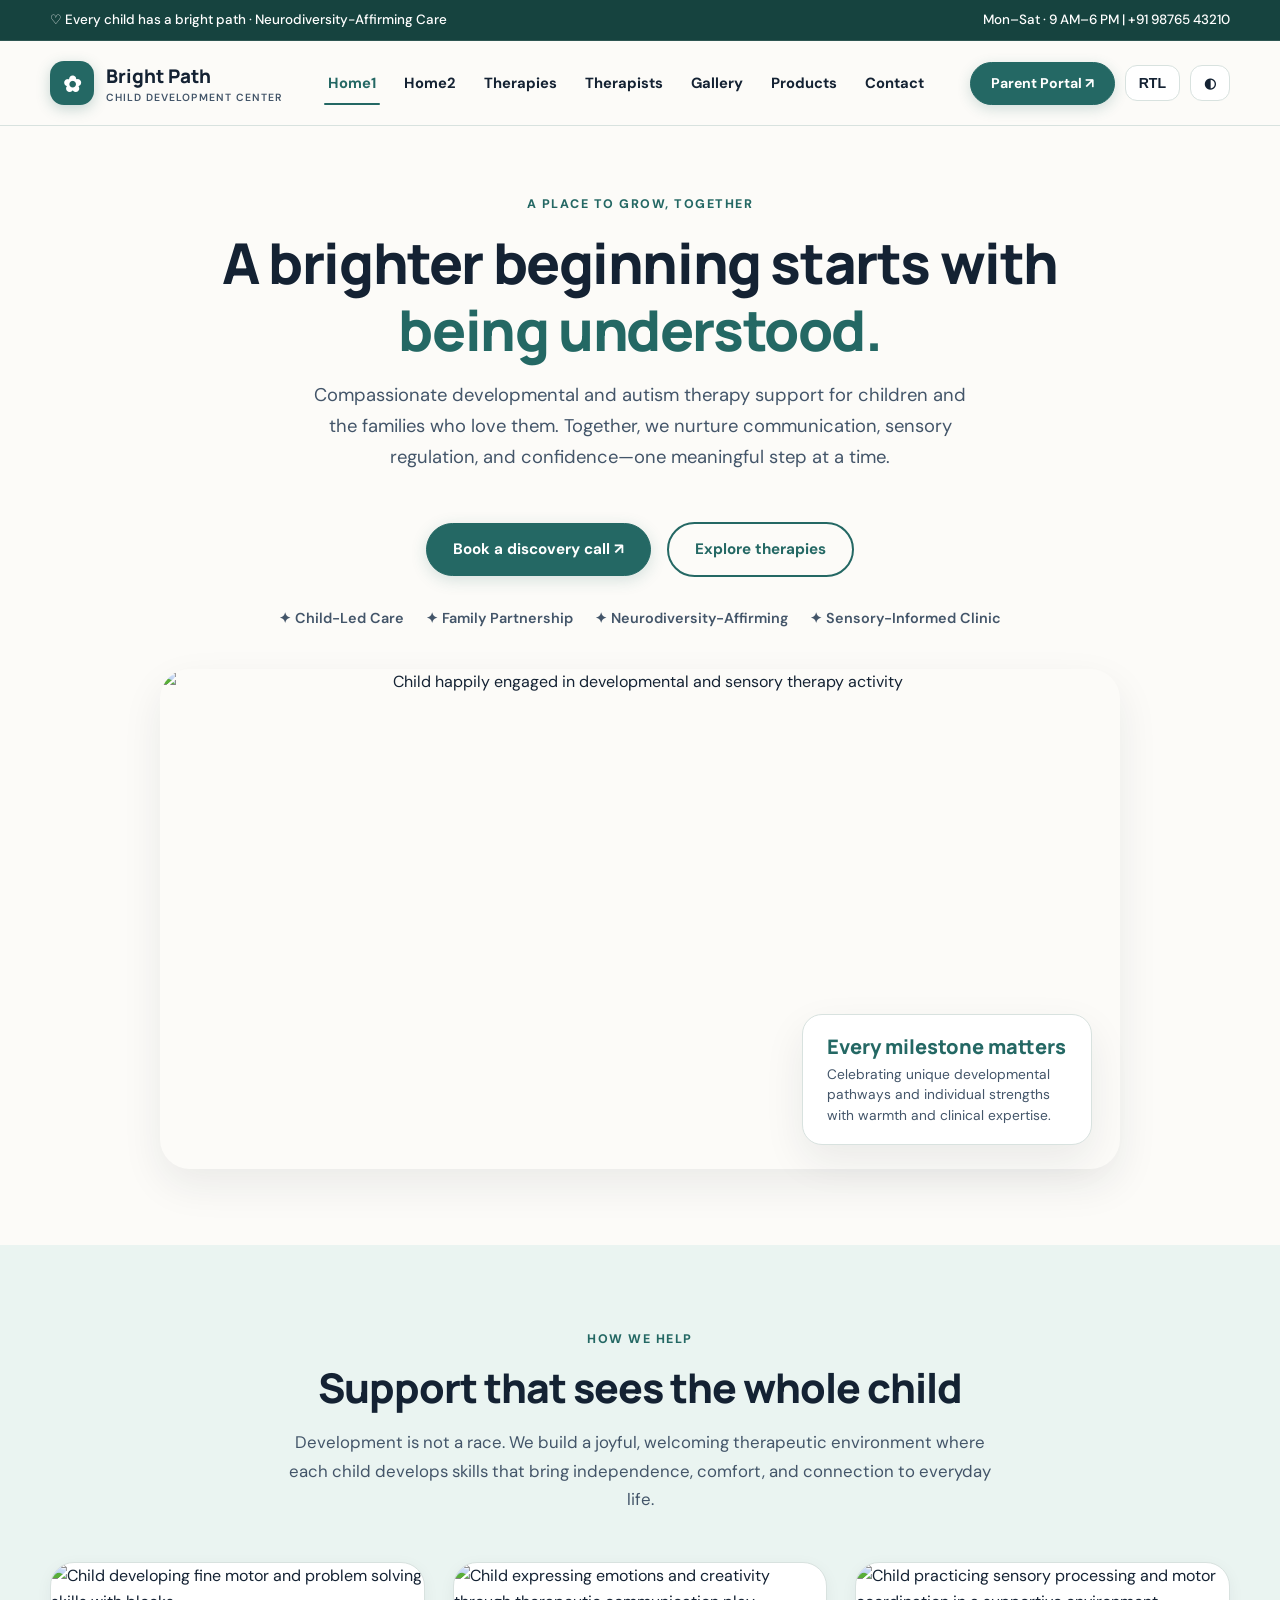
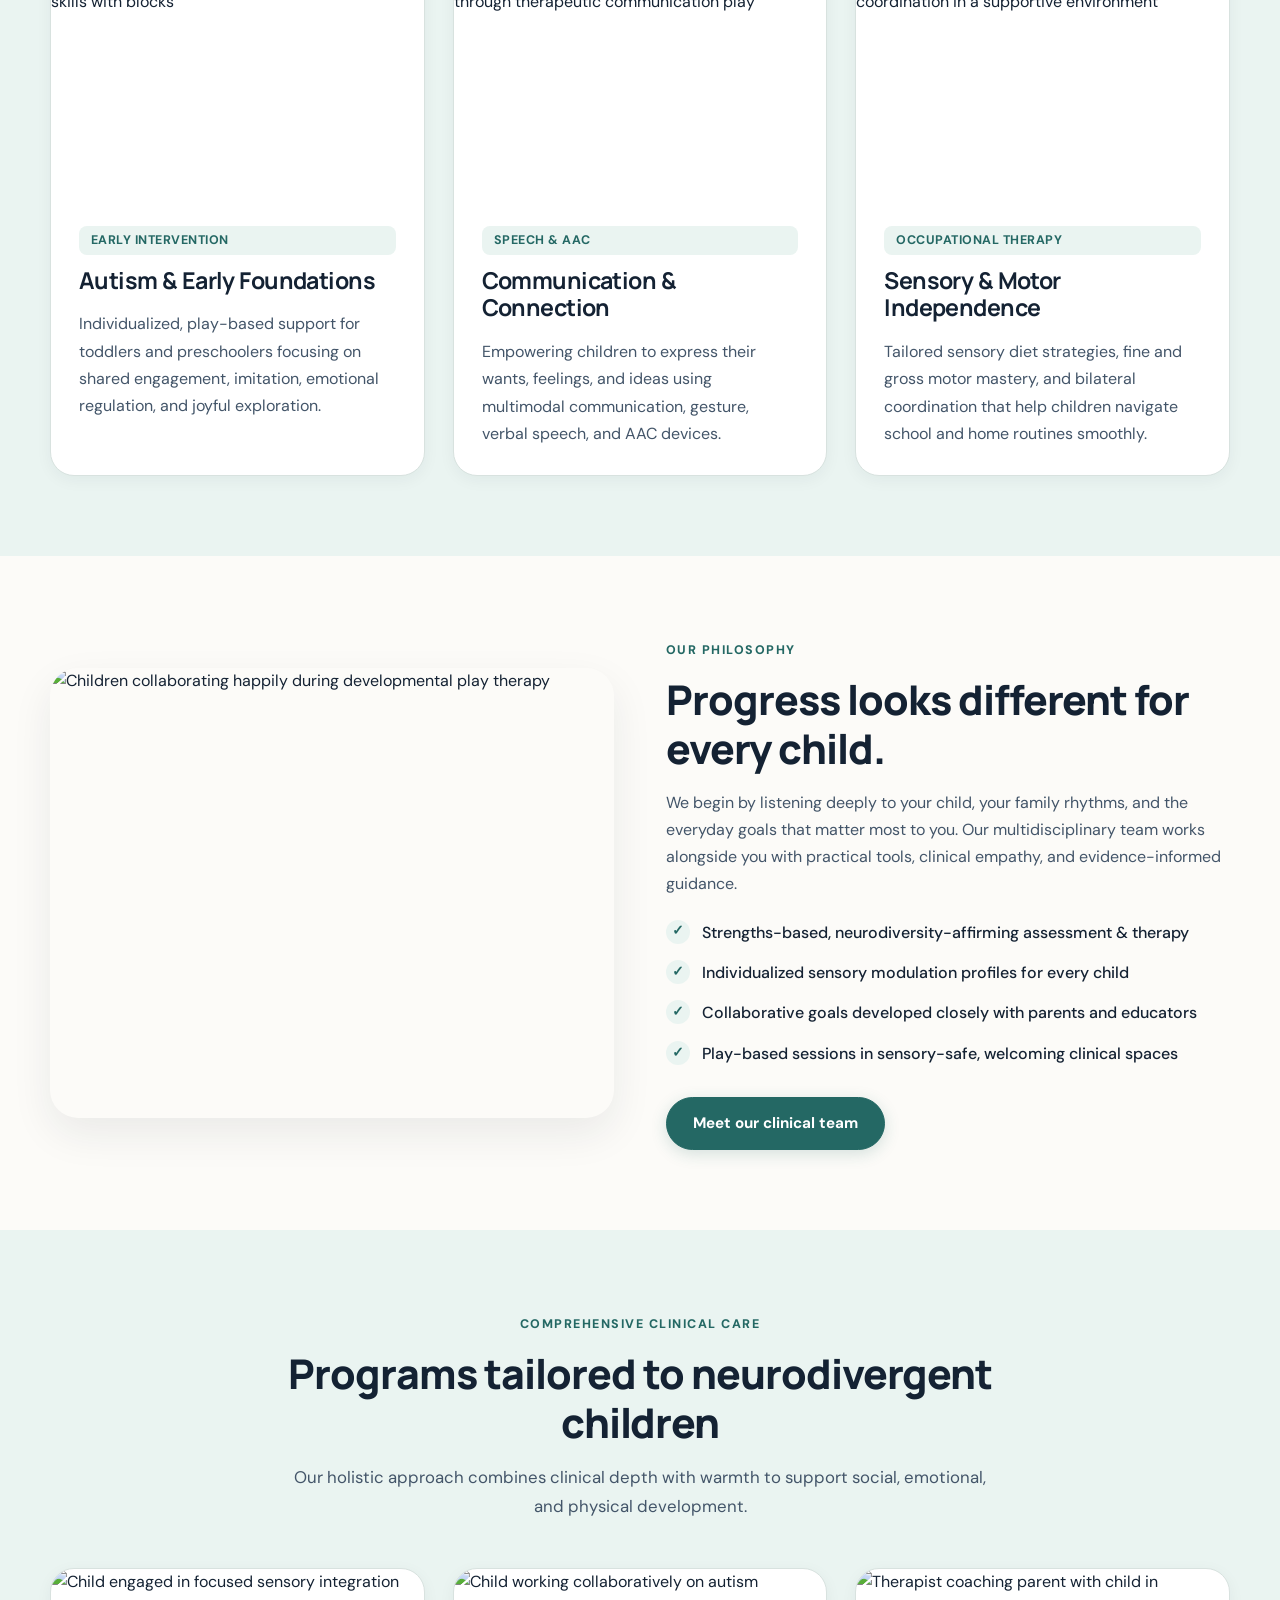
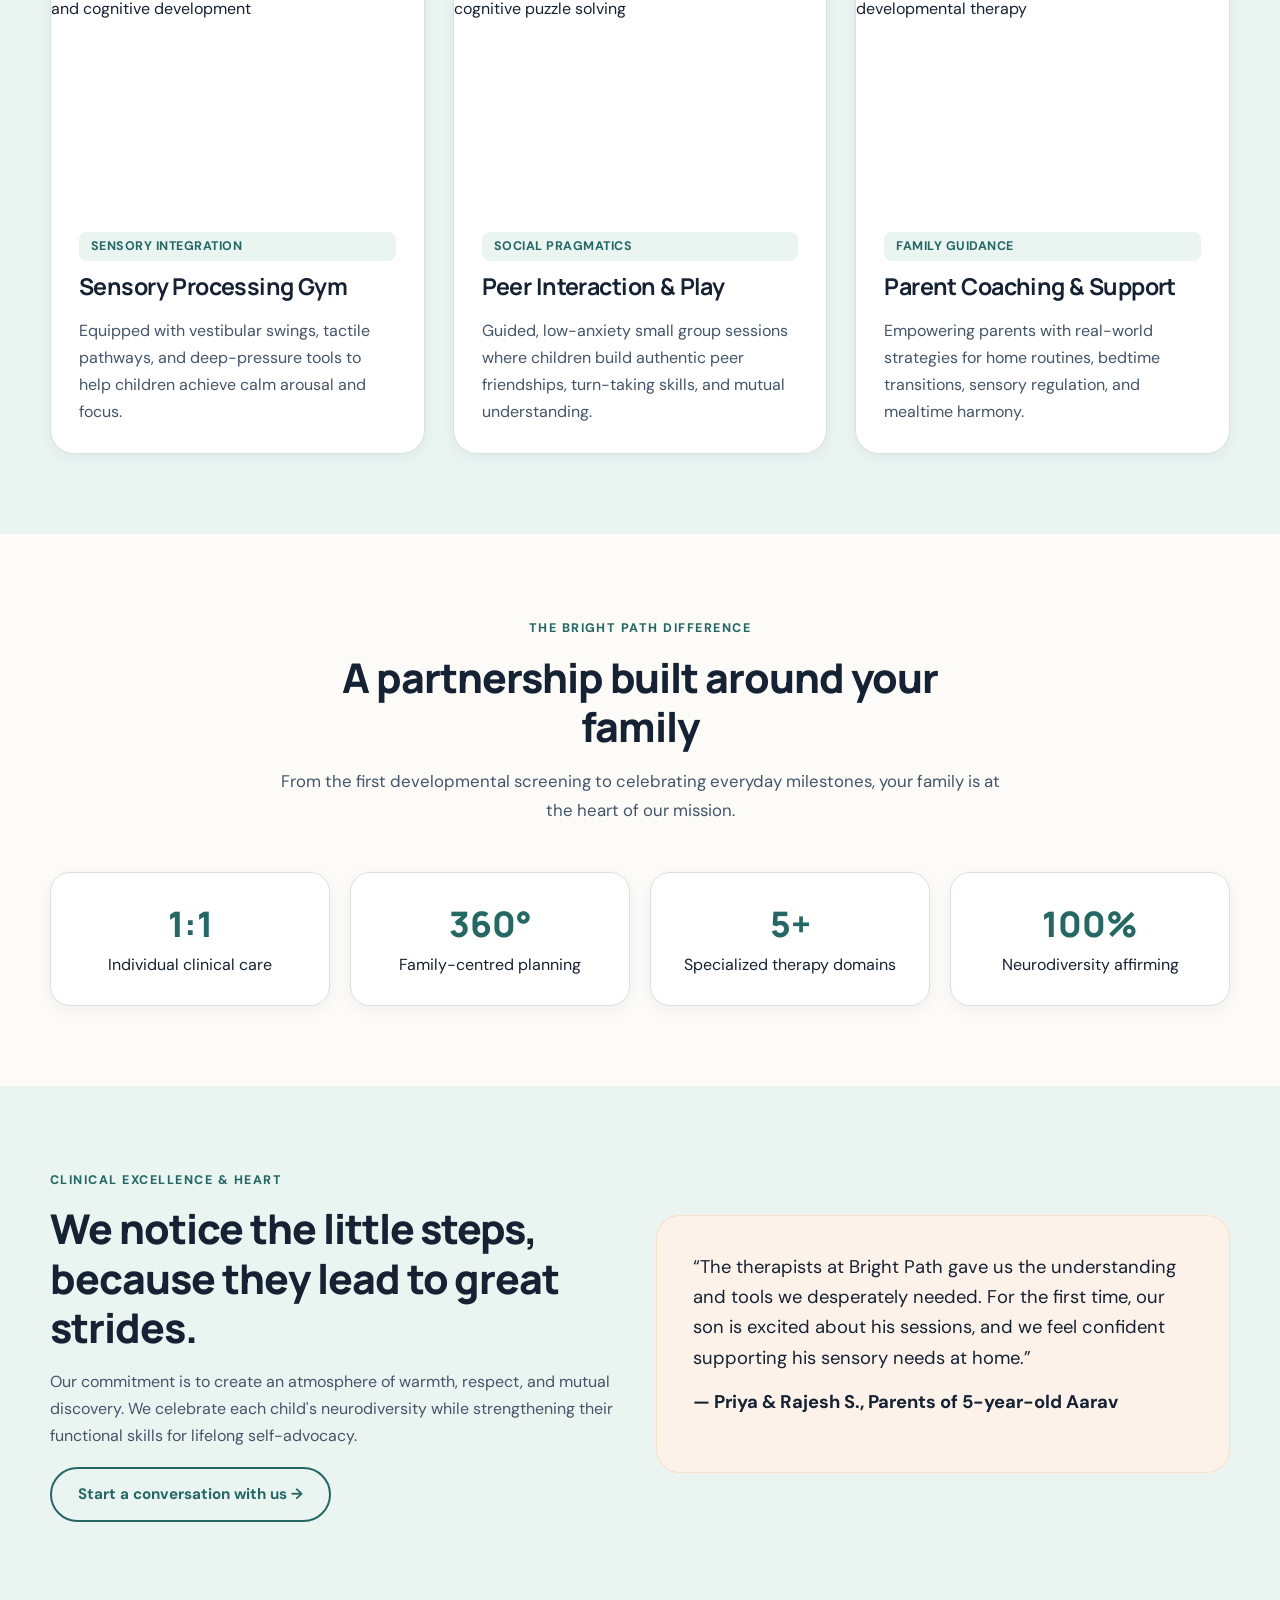
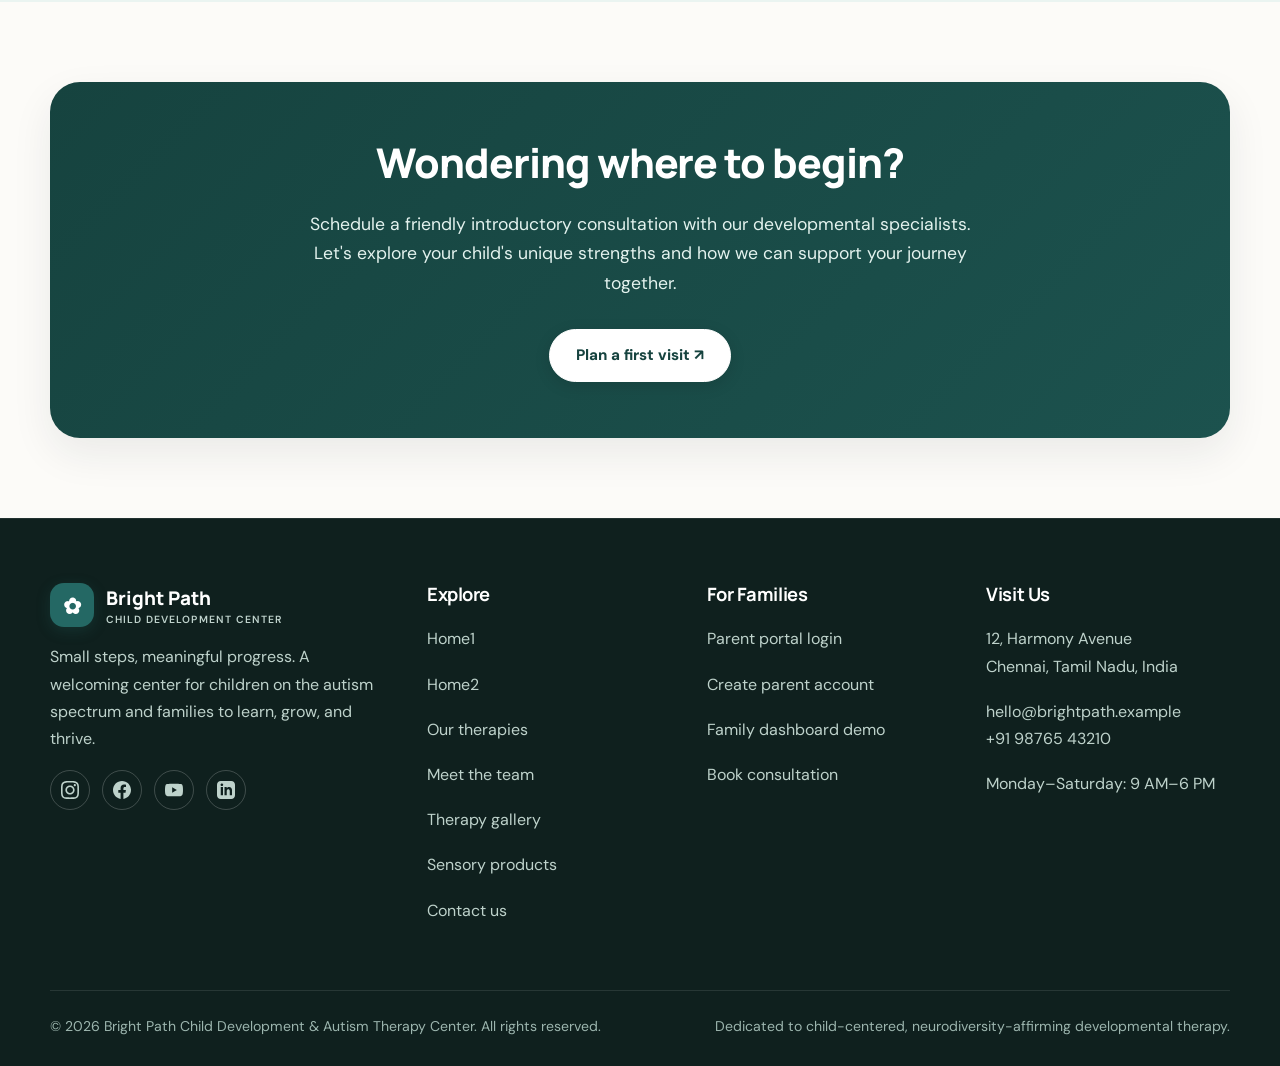
==== index.html @ c54baa8a "Add index.html and .nojekyll for GitHub Pages root landing" ====
<!doctype html>
<html lang="en">
<head>
  <title>Bright Path - Child Development & Autism Therapy Center</title>
  <meta charset="UTF-8">
  <meta name="viewport" content="width=device-width, initial-scale=1">
  <meta name="description" content="Compassionate child development and autism therapy support. Neurodiversity-affirming care for children and families.">
  <link rel="icon" href="favicon.svg">
  <link rel="stylesheet" href="assets/style.css">
</head>
<body>

  <!-- Top bar -->
  <div class="topbar">
    <div class="container">
      <span>♡ Every child has a bright path · Neurodiversity-Affirming Care</span>
      <span>Mon–Sat · 9 AM–6 PM | +91 98765 43210</span>
    </div>
  </div>

  <!-- Header with Centered Nav Menu & Parent Login Button at Last -->
  <header class="site-header">
    <div class="container nav-wrap">
      <a class="brand" href="index.html">
        <span class="brand-mark">✿</span>
        <span>Bright Path<small>Child Development Center</small></span>
      </a>

      <!-- 1. Navbar menu options aligned to center -->
      <nav class="nav-links">
        <a href="index.html" class="active">Home1</a>
        <a href="home2.html">Home2</a>
        <a href="therapies.html">Therapies</a>
        <a href="therapists.html">Therapists</a>
        <a href="gallery.html">Gallery</a>
        <a href="products.html">Products</a>
        <a href="contact.html">Contact</a>
      </nav>

      <!-- 3. Parent Login as button at last + Actions -->
      <div class="nav-actions">
        <a href="login.html" class="btn-login">Parent Portal ↗</a>
        <button class="icon-btn" data-rtl-toggle aria-label="Toggle RTL">RTL</button>
        <button class="icon-btn" data-theme-toggle aria-label="Toggle theme">◐</button>
        <button class="menu-btn" aria-label="Toggle menu">☰</button>
      </div>
    </div>
  </header>

  <!-- 10. Hero Section Contents Aligned to Center with Unique Child Development & Autism Photo -->
  <section class="hero">
    <div class="container">
      <div class="hero-center-wrap">
        <span class="eyebrow">A place to grow, together</span>
        <h1>A brighter beginning starts with <span style="color:var(--brand)">being understood.</span></h1>
        <p class="hero-copy">Compassionate developmental and autism therapy support for children and the families who love them. Together, we nurture communication, sensory regulation, and confidence—one meaningful step at a time.</p>
        
        <!-- 5. CTA buttons aligned properly to center -->
        <div class="hero-buttons">
          <a class="btn" href="contact.html">Book a discovery call ↗</a>
          <a class="btn secondary" href="therapies.html">Explore therapies</a>
        </div>

        <div class="trust">
          <span>✦ Child-Led Care</span>
          <span>✦ Family Partnership</span>
          <span>✦ Neurodiversity-Affirming</span>
          <span>✦ Sensory-Informed Clinic</span>
        </div>
      </div>

      <!-- Centered Hero Visual (Child Development & Autism Photo) -->
      <div class="hero-visual-center">
        <img src="https://images.unsplash.com/photo-1503454537195-1dcabb73ffb9?auto=format&fit=crop&w=1200&q=85" alt="Child happily engaged in developmental and sensory therapy activity" onerror="this.onerror=null;this.src='https://images.unsplash.com/photo-1503454537195-1dcabb73ffb9?auto=format&fit=crop&w=800&q=80';">
        <div class="hero-float-badge">
          <b>Every milestone matters</b>
          <p>Celebrating unique developmental pathways and individual strengths with warmth and clinical expertise.</p>
        </div>
      </div>
    </div>
  </section>

  <!-- 11. Avoid empty spaces: Section 2 - Core Child Development & Autism Therapies -->
  <section class="section soft">
    <div class="container">
      <div class="head">
        <span class="eyebrow">How We Help</span>
        <h2>Support that sees the whole child</h2>
        <p>Development is not a race. We build a joyful, welcoming therapeutic environment where each child develops skills that bring independence, comfort, and connection to everyday life.</p>
      </div>

      <div class="grid3">
        <article class="card">
          <img src="https://images.unsplash.com/photo-1596495578065-6e0763fa1178?auto=format&fit=crop&w=800&q=85" alt="Child developing fine motor and problem solving skills with blocks" onerror="this.onerror=null;this.src='https://images.unsplash.com/photo-1503454537195-1dcabb73ffb9?auto=format&fit=crop&w=800&q=80';">
          <div class="pad">
            <span class="card-tag">Early Intervention</span>
            <h3>Autism & Early Foundations</h3>
            <p>Individualized, play-based support for toddlers and preschoolers focusing on shared engagement, imitation, emotional regulation, and joyful exploration.</p>
          </div>
        </article>

        <article class="card">
          <img src="https://images.unsplash.com/photo-1517673132405-a56a62b18caf?auto=format&fit=crop&w=800&q=85" alt="Child expressing emotions and creativity through therapeutic communication play" onerror="this.onerror=null;this.src='https://images.unsplash.com/photo-1503454537195-1dcabb73ffb9?auto=format&fit=crop&w=800&q=80';">
          <div class="pad">
            <span class="card-tag">Speech & AAC</span>
            <h3>Communication & Connection</h3>
            <p>Empowering children to express their wants, feelings, and ideas using multimodal communication, gesture, verbal speech, and AAC devices.</p>
          </div>
        </article>

        <article class="card">
          <img src="https://images.unsplash.com/photo-1566004100631-35d015d6a491?auto=format&fit=crop&w=800&q=85" alt="Child practicing sensory processing and motor coordination in a supportive environment" onerror="this.onerror=null;this.src='https://images.unsplash.com/photo-1503454537195-1dcabb73ffb9?auto=format&fit=crop&w=800&q=80';">
          <div class="pad">
            <span class="card-tag">Occupational Therapy</span>
            <h3>Sensory & Motor Independence</h3>
            <p>Tailored sensory diet strategies, fine and gross motor mastery, and bilateral coordination that help children navigate school and home routines smoothly.</p>
          </div>
        </article>
      </div>
    </div>
  </section>

  <!-- Section 3: Philosophy Split with Authentic Child Therapy Image -->
  <section class="section">
    <div class="container split">
      <img src="https://images.unsplash.com/photo-1472162072942-cd5147eb3902?auto=format&fit=crop&w=900&q=85" alt="Children collaborating happily during developmental play therapy" onerror="this.onerror=null;this.src='https://images.unsplash.com/photo-1503454537195-1dcabb73ffb9?auto=format&fit=crop&w=800&q=80';">
      <div>
        <span class="eyebrow">Our Philosophy</span>
        <h2>Progress looks different for every child.</h2>
        <p>We begin by listening deeply to your child, your family rhythms, and the everyday goals that matter most to you. Our multidisciplinary team works alongside you with practical tools, clinical empathy, and evidence-informed guidance.</p>
        <ul class="checks">
          <li>Strengths-based, neurodiversity-affirming assessment & therapy</li>
          <li>Individualized sensory modulation profiles for every child</li>
          <li>Collaborative goals developed closely with parents and educators</li>
          <li>Play-based sessions in sensory-safe, welcoming clinical spaces</li>
        </ul>
        <a class="btn" href="therapists.html">Meet our clinical team</a>
      </div>
    </div>
  </section>

  <!-- 11. Section 4: Specialized Autism Care Programs (No empty space) -->
  <section class="section soft">
    <div class="container">
      <div class="head">
        <span class="eyebrow">Comprehensive Clinical Care</span>
        <h2>Programs tailored to neurodivergent children</h2>
        <p>Our holistic approach combines clinical depth with warmth to support social, emotional, and physical development.</p>
      </div>

      <div class="grid3">
        <article class="card">
          <img src="https://images.unsplash.com/photo-1596464716127-f2a82984de30?auto=format&fit=crop&w=800&q=85" alt="Child engaged in focused sensory integration and cognitive development" onerror="this.onerror=null;this.src='https://images.unsplash.com/photo-1503454537195-1dcabb73ffb9?auto=format&fit=crop&w=800&q=80';">
          <div class="pad">
            <span class="card-tag">Sensory Integration</span>
            <h3>Sensory Processing Gym</h3>
            <p>Equipped with vestibular swings, tactile pathways, and deep-pressure tools to help children achieve calm arousal and focus.</p>
          </div>
        </article>

        <article class="card">
          <img src="https://images.unsplash.com/photo-1587654780291-39c9404d746b?auto=format&fit=crop&w=800&q=85" alt="Child working collaboratively on autism cognitive puzzle solving" onerror="this.onerror=null;this.src='https://images.unsplash.com/photo-1503454537195-1dcabb73ffb9?auto=format&fit=crop&w=800&q=80';">
          <div class="pad">
            <span class="card-tag">Social Pragmatics</span>
            <h3>Peer Interaction & Play</h3>
            <p>Guided, low-anxiety small group sessions where children build authentic peer friendships, turn-taking skills, and mutual understanding.</p>
          </div>
        </article>

        <article class="card">
          <img src="https://images.unsplash.com/photo-1516627145497-ae6968895b74?auto=format&fit=crop&w=800&q=85" alt="Therapist coaching parent with child in developmental therapy" onerror="this.onerror=null;this.src='https://images.unsplash.com/photo-1503454537195-1dcabb73ffb9?auto=format&fit=crop&w=800&q=80';">
          <div class="pad">
            <span class="card-tag">Family Guidance</span>
            <h3>Parent Coaching & Support</h3>
            <p>Empowering parents with real-world strategies for home routines, bedtime transitions, sensory regulation, and mealtime harmony.</p>
          </div>
        </article>
      </div>
    </div>
  </section>

  <!-- Section 5: The Bright Path Difference Stats -->
  <section class="section">
    <div class="container">
      <div class="head">
        <span class="eyebrow">The Bright Path Difference</span>
        <h2>A partnership built around your family</h2>
        <p>From the first developmental screening to celebrating everyday milestones, your family is at the heart of our mission.</p>
      </div>
      <div class="stats">
        <div class="stat">
          <b>1:1</b>
          Individual clinical care
        </div>
        <div class="stat">
          <b>360°</b>
          Family-centred planning
        </div>
        <div class="stat">
          <b>5+</b>
          Specialized therapy domains
        </div>
        <div class="stat">
          <b>100%</b>
          Neurodiversity affirming
        </div>
      </div>
    </div>
  </section>

  <!-- Section 6: Testimonials and Notes -->
  <section class="section soft">
    <div class="container grid2">
      <div>
        <span class="eyebrow">Clinical Excellence & Heart</span>
        <h2>We notice the little steps, because they lead to great strides.</h2>
        <p>Our commitment is to create an atmosphere of warmth, respect, and mutual discovery. We celebrate each child's neurodiversity while strengthening their functional skills for lifelong self-advocacy.</p>
        <a class="btn secondary" href="contact.html">Start a conversation with us →</a>
      </div>
      <div class="quote">
        “The therapists at Bright Path gave us the understanding and tools we desperately needed. For the first time, our son is excited about his sessions, and we feel confident supporting his sensory needs at home.”
        <p style="margin-top:14px;font-weight:700;color:var(--ink)">— Priya & Rajesh S., Parents of 5-year-old Aarav</p>
      </div>
    </div>
  </section>

  <!-- 5. CTA Section: Centered & Properly Aligned -->
  <section class="section">
    <div class="container">
      <div class="cta">
        <h2>Wondering where to begin?</h2>
        <p>Schedule a friendly introductory consultation with our developmental specialists. Let's explore your child's unique strengths and how we can support your journey together.</p>
        <a class="btn light" href="contact.html">Plan a first visit ↗</a>
      </div>
    </div>
  </section>

  <!-- Footer with Updated Links -->
  <footer class="footer">
    <div class="container">
      <div class="footgrid">
        <div>
          <a class="brand" href="index.html">
            <span class="brand-mark">✿</span>
            <span style="color:#ffffff">Bright Path<small style="color:#bfd2cc">Child Development Center</small></span>
          </a>
          <p style="margin-top:16px">Small steps, meaningful progress. A welcoming center for children on the autism spectrum and families to learn, grow, and thrive.</p>
          <div class="socials">
            <a href="#" aria-label="Instagram">
              <svg viewBox="0 0 24 24" fill="currentColor" width="18" height="18"><path d="M12 2.163c3.204 0 3.584.012 4.85.07 3.252.148 4.771 1.691 4.919 4.919.058 1.265.069 1.645.069 4.849 0 3.205-.012 3.584-.069 4.849-.149 3.225-1.664 4.771-4.919 4.919-1.266.058-1.644.07-4.85.07-3.204 0-3.584-.012-4.849-.07-3.26-.149-4.771-1.699-4.919-4.92-.058-1.265-.07-1.644-.07-4.849 0-3.204.013-3.583.07-4.849.149-3.227 1.664-4.771 4.919-4.919 1.266-.057 1.645-.069 4.849-.069zm0-2.163c-3.259 0-3.667.014-4.947.072-4.358.2-6.78 2.618-6.98 6.98-.059 1.281-.073 1.689-.073 4.948 0 3.259.014 3.668.072 4.948.2 4.358 2.618 6.78 6.98 6.98 1.281.058 1.689.072 4.948.072 3.259 0 3.668-.014 4.948-.072 4.354-.2 6.782-2.618 6.979-6.98.059-1.28.073-1.689.073-4.948 0-3.259-.014-3.667-.072-4.947-.196-4.354-2.617-6.78-6.979-6.98-1.281-.059-1.69-.073-4.949-.073zm0 5.838c-3.403 0-6.162 2.759-6.162 6.162s2.759 6.163 6.162 6.163 6.162-2.759 6.162-6.163c0-3.403-2.759-6.162-6.162-6.162zm0 10.162c-2.209 0-4-1.79-4-4 0-2.209 1.791-4 4-4s4 1.791 4 4c0 2.21-1.791 4-4 4zm6.406-11.845c-.796 0-1.441.645-1.441 1.44s.645 1.44 1.441 1.44c.795 0 1.439-.645 1.439-1.44s-.644-1.44-1.439-1.44z"/></svg>
            </a>
            <a href="#" aria-label="Facebook">
              <svg viewBox="0 0 24 24" fill="currentColor" width="18" height="18"><path d="M24 12.073c0-6.627-5.373-12-12-12s-12 5.373-12 12c0 5.99 4.388 10.954 10.125 11.854v-8.385H7.078v-3.47h3.047V9.43c0-3.007 1.792-4.669 4.533-4.669 1.312 0 2.686.235 2.686.235v2.953H15.83c-1.491 0-1.956.925-1.956 1.874v2.25h3.328l-.532 3.47h-2.796v8.385C19.612 23.027 24 18.062 24 12.073z"/></svg>
            </a>
            <a href="#" aria-label="YouTube">
              <svg viewBox="0 0 24 24" fill="currentColor" width="18" height="18"><path d="M23.498 6.186a3.016 3.016 0 0 0-2.122-2.136C19.505 3.545 12 3.545 12 3.545s-7.505 0-9.377.505A3.017 3.017 0 0 0 .502 6.186C0 8.07 0 12 0 12s0 3.93.502 5.814a3.016 3.016 0 0 0 2.122 2.136c1.871.505 9.376.505 9.376.505s7.505 0 9.377-.505a3.015 3.015 0 0 0 2.122-2.136C24 15.93 24 12 24 12s0-3.93-.502-5.814zM9.545 15.568V8.432L15.818 12l-6.273 3.568z"/></svg>
            </a>
            <a href="#" aria-label="LinkedIn">
              <svg viewBox="0 0 24 24" fill="currentColor" width="18" height="18"><path d="M19 0h-14c-2.761 0-5 2.239-5 5v14c0 2.761 2.239 5 5 5h14c2.762 0 5-2.239 5-5v-14c0-2.761-2.238-5-5-5zm-11 19h-3v-11h3v11zm-1.5-12.268c-.966 0-1.75-.79-1.75-1.764s.784-1.764 1.75-1.764 1.75.79 1.75 1.764-.783 1.764-1.75 1.764zm13.5 12.268h-3v-5.604c0-3.368-4-3.113-4 0v5.604h-3v-11h3v1.765c1.396-2.586 7-2.777 7 2.476v6.759z"/></svg>
            </a>
          </div>
        </div>

        <div>
          <h3>Explore</h3>
          <p><a href="index.html">Home1</a></p>
          <p><a href="home2.html">Home2</a></p>
          <p><a href="therapies.html">Our therapies</a></p>
          <p><a href="therapists.html">Meet the team</a></p>
          <p><a href="gallery.html">Therapy gallery</a></p>
          <p><a href="products.html">Sensory products</a></p>
          <p><a href="contact.html">Contact us</a></p>
        </div>

        <div>
          <h3>For Families</h3>
          <p><a href="login.html">Parent portal login</a></p>
          <p><a href="register.html">Create parent account</a></p>
          <p><a href="dashboard.html">Family dashboard demo</a></p>
          <p><a href="contact.html">Book consultation</a></p>
        </div>

        <div>
          <h3>Visit Us</h3>
          <p>12, Harmony Avenue<br>Chennai, Tamil Nadu, India</p>
          <p>hello@brightpath.example<br>+91 98765 43210</p>
          <p>Monday–Saturday: 9 AM–6 PM</p>
        </div>
      </div>

      <div class="footbottom">
        <span>© 2026 Bright Path Child Development & Autism Therapy Center. All rights reserved.</span>
        <span>Dedicated to child-centered, neurodiversity-affirming developmental therapy.</span>
      </div>
    </div>
  </footer>

  <script src="assets/app.js"></script>
</body>
</html>
---- assets/style.css ----
@import url('https://fonts.googleapis.com/css2?family=DM+Sans:ital,wght@0,400;0,500;0,600;0,700;1,400&family=Manrope:wght@500;600;700;800&display=swap');

:root {
  --ink: #142233;
  --muted: #435569;
  --brand: #246864;
  --brand-hover: #1b524f;
  --brand-light: #eaf4f1;
  --deep: #16433f;
  --accent: #d97706;
  --mint: #eaf4f1;
  --peach: #fdf2e9;
  --bg: #fcfbf8;
  --surface: #ffffff;
  --line: #d8e2df;
  --shadow: 0 16px 40px rgba(20, 34, 51, 0.08);
  --shadow-sm: 0 4px 16px rgba(20, 34, 51, 0.05);
  --shadow-hover: 0 20px 48px rgba(20, 34, 51, 0.12);
  --btn-text: #ffffff;
  --radius-lg: 24px;
  --radius-md: 16px;
  --radius-sm: 10px;
}

[data-theme="dark"] {
  --ink: #f4f8f7;
  --muted: #b9cac6;
  --brand: #58d3bf;
  --brand-hover: #7ae0cf;
  --brand-light: #16302c;
  --deep: #163632;
  --accent: #f7b968;
  --mint: #152d29;
  --peach: #36281e;
  --bg: #0e1a18;
  --surface: #162825;
  --line: #273e3a;
  --shadow: 0 16px 40px rgba(0, 0, 0, 0.5);
  --shadow-sm: 0 4px 16px rgba(0, 0, 0, 0.35);
  --shadow-hover: 0 20px 48px rgba(0, 0, 0, 0.6);
  --btn-text: #09221e;
}

* {
  box-sizing: border-box;
}

html {
  scroll-behavior: smooth;
}

body {
  margin: 0;
  background: var(--bg);
  color: var(--ink);
  font: 16px/1.65 'DM Sans', -apple-system, BlinkMacSystemFont, 'Segoe UI', Roboto, sans-serif;
  transition: background 0.25s ease, color 0.25s ease;
  overflow-x: hidden;
  -webkit-font-smoothing: antialiased;
}

h1, h2, h3, h4, h5 {
  font-family: 'Manrope', -apple-system, BlinkMacSystemFont, sans-serif;
  line-height: 1.2;
  letter-spacing: -0.025em;
  margin: 0 0 16px;
  color: var(--ink);
}

h1 {
  font-size: clamp(2.3rem, 4.4vw, 3.8rem);
  font-weight: 800;
}

h2 {
  font-size: clamp(1.8rem, 3.2vw, 2.6rem);
  font-weight: 800;
}

h3 {
  font-size: clamp(1.2rem, 2vw, 1.45rem);
  font-weight: 700;
}

p {
  color: var(--muted);
  margin: 0 0 18px;
  line-height: 1.7;
}

a {
  color: inherit;
  text-decoration: none;
  transition: all 0.2s ease;
}

img {
  display: block;
  max-width: 100%;
  height: auto;
  image-rendering: auto;
}

.container {
  width: min(1180px, calc(100% - 48px));
  margin: 0 auto;
}

/* TOPBAR */
.topbar {
  background: var(--deep);
  color: #ffffff;
  padding: 9px 0;
  font-size: 0.84rem;
  font-weight: 500;
  border-bottom: 1px solid rgba(255, 255, 255, 0.1);
}

.topbar .container {
  display: flex;
  justify-content: space-between;
  align-items: center;
  gap: 12px;
  flex-wrap: wrap;
}

.topbar span {
  display: inline-flex;
  align-items: center;
  gap: 8px;
}

/* SITE HEADER & NAVBAR */
.site-header {
  position: sticky;
  top: 0;
  z-index: 1000;
  background: var(--bg);
  border-bottom: 1px solid var(--line);
  backdrop-filter: blur(14px);
  -webkit-backdrop-filter: blur(14px);
  transition: background 0.25s ease, border-color 0.25s ease, box-shadow 0.25s ease;
}

.nav-wrap {
  height: 84px;
  display: flex;
  align-items: center;
  justify-content: space-between;
  gap: 20px;
  position: relative;
}

/* BRAND */
.brand {
  display: inline-flex;
  align-items: center;
  gap: 12px;
  font: 800 1.18rem 'Manrope', sans-serif;
  color: var(--ink);
  white-space: nowrap;
  flex-shrink: 0;
}

.brand-mark {
  width: 44px;
  height: 44px;
  border-radius: 14px;
  background: var(--brand);
  color: #ffffff;
  display: grid;
  place-items: center;
  font-size: 1.4rem;
  box-shadow: 0 4px 14px rgba(36, 104, 100, 0.25);
  flex-shrink: 0;
}

[data-theme="dark"] .brand-mark {
  color: #0b221f;
}

.brand small {
  display: block;
  font: 600 0.65rem 'DM Sans', sans-serif;
  letter-spacing: 0.1em;
  color: var(--muted);
  text-transform: uppercase;
  margin-top: 2px;
}

/* 1. NAVBAR MENU OPTIONS ALIGNED TO CENTER */
.nav-links {
  display: flex;
  align-items: center;
  justify-content: center;
  gap: 20px;
  font-size: 0.92rem;
  font-weight: 700;
  margin: 0 auto; /* Perfectly centers menu options */
  list-style: none;
  padding: 0;
}

.nav-links a {
  color: var(--ink);
  padding: 8px 4px;
  position: relative;
  transition: color 0.2s ease;
  white-space: nowrap;
}

.nav-links a:hover,
.nav-links a.active {
  color: var(--brand);
}

.nav-links a.active::after {
  content: '';
  position: absolute;
  bottom: -2px;
  left: 0;
  right: 0;
  height: 2.5px;
  background: var(--brand);
  border-radius: 4px;
}

/* 3. PARENT LOGIN BUTTON AT LAST + ACTIONS */
.nav-actions {
  display: flex;
  align-items: center;
  gap: 10px;
  flex-shrink: 0;
}

.btn-login {
  display: inline-flex;
  align-items: center;
  justify-content: center;
  gap: 6px;
  padding: 9px 20px;
  font-size: 0.88rem;
  font-weight: 700;
  border-radius: 99px;
  background: var(--brand);
  color: var(--btn-text) !important;
  border: 1px solid var(--brand);
  cursor: pointer;
  white-space: nowrap;
  box-shadow: 0 4px 14px rgba(36, 104, 100, 0.2);
  transition: transform 0.2s ease, background 0.2s ease, box-shadow 0.2s ease;
}

.btn-login:hover {
  transform: translateY(-2px);
  background: var(--brand-hover);
  box-shadow: 0 6px 18px rgba(36, 104, 100, 0.28);
}

.icon-btn, .menu-btn {
  border: 1px solid var(--line);
  background: var(--surface);
  color: var(--ink);
  border-radius: 12px;
  padding: 9px 13px;
  font-weight: 700;
  font-size: 0.88rem;
  cursor: pointer;
  display: inline-flex;
  align-items: center;
  justify-content: center;
  gap: 6px;
  transition: background 0.2s ease, border-color 0.2s ease, transform 0.15s ease;
}

.icon-btn:hover, .menu-btn:hover {
  background: var(--mint);
  border-color: var(--brand);
  transform: translateY(-1px);
}

.menu-btn {
  display: none;
}

/* BUTTONS */
.btn {
  display: inline-flex;
  align-items: center;
  justify-content: center;
  gap: 8px;
  padding: 13px 26px;
  border-radius: 99px;
  background: var(--brand);
  color: var(--btn-text);
  font-weight: 700;
  font-size: 0.95rem;
  border: 1px solid var(--brand);
  cursor: pointer;
  transition: all 0.22s cubic-bezier(0.16, 1, 0.3, 1);
  box-shadow: 0 4px 16px rgba(36, 104, 100, 0.18);
  text-align: center;
}

.btn:hover {
  background: var(--brand-hover);
  transform: translateY(-2px);
  box-shadow: 0 8px 24px rgba(36, 104, 100, 0.28);
}

.btn.secondary {
  background: transparent;
  color: var(--brand);
  border: 2px solid var(--brand);
  box-shadow: none;
}

.btn.secondary:hover {
  background: var(--mint);
  transform: translateY(-2px);
}

.btn.light {
  background: #ffffff;
  color: #16433f;
  border-color: #ffffff;
  font-weight: 800;
  box-shadow: 0 4px 16px rgba(0, 0, 0, 0.12);
}

.btn.light:hover {
  background: #f4faf8;
  color: #113431;
  transform: translateY(-2px);
  box-shadow: 0 8px 22px rgba(0, 0, 0, 0.18);
}

.btn.btn-sm {
  padding: 8px 18px;
  font-size: 0.85rem;
}

.btn-block {
  width: 100%;
}

.eyebrow {
  display: inline-flex;
  align-items: center;
  gap: 8px;
  color: var(--brand);
  font-weight: 800;
  letter-spacing: 0.12em;
  text-transform: uppercase;
  font-size: 0.78rem;
  margin-bottom: 14px;
}

/* 10. HERO SECTIONS - ALIGNED TO CENTER */
.hero {
  padding: 68px 0 76px;
  text-align: center;
  position: relative;
}

.hero-center-wrap {
  max-width: 860px;
  margin: 0 auto;
  display: flex;
  flex-direction: column;
  align-items: center;
  text-align: center;
}

.hero-copy {
  font-size: 1.15rem;
  max-width: 680px;
  margin: 0 auto 24px;
  color: var(--muted);
  line-height: 1.7;
}

/* 5. CTA BUTTONS PROPERLY ALIGNED TO CENTER */
.hero-buttons {
  display: flex;
  align-items: center;
  justify-content: center;
  gap: 16px;
  flex-wrap: wrap;
  margin: 24px auto 30px;
}

.trust {
  display: flex;
  align-items: center;
  justify-content: center;
  gap: 22px;
  flex-wrap: wrap;
  color: var(--muted);
  font-size: 0.9rem;
  font-weight: 600;
  margin-bottom: 38px;
}

.hero-visual-center {
  width: 100%;
  max-width: 960px;
  margin: 0 auto;
  position: relative;
}

.hero-visual-center img {
  width: 100%;
  height: 500px;
  object-fit: cover;
  border-radius: 30px;
  box-shadow: var(--shadow);
}

.hero-float-badge {
  position: absolute;
  bottom: 24px;
  right: 28px;
  background: var(--surface);
  padding: 18px 24px;
  border: 1px solid var(--line);
  border-radius: 20px;
  max-width: 290px;
  text-align: left;
  box-shadow: var(--shadow);
}

.hero-float-badge b {
  display: block;
  color: var(--brand);
  font: 800 1.25rem 'Manrope', sans-serif;
  margin-bottom: 4px;
}

.hero-float-badge p {
  margin: 0;
  font-size: 0.86rem;
  line-height: 1.5;
}

/* PAGE HERO (FOR SUBPAGES) - CENTERED */
.page-hero {
  padding: 68px 0 56px;
  text-align: center;
  background: var(--mint);
  position: relative;
}

.page-hero .container {
  display: flex;
  flex-direction: column;
  align-items: center;
  text-align: center;
}

.page-hero h1 {
  margin: 10px 0 16px;
  max-width: 840px;
}

.page-hero p {
  max-width: 700px;
  margin: 0 auto;
  font-size: 1.1rem;
}

.page-hero-image {
  width: 100%;
  max-width: 960px;
  margin: 36px auto 0;
  border-radius: 26px;
  overflow: hidden;
  box-shadow: var(--shadow);
}

.page-hero-image img {
  width: 100%;
  height: 420px;
  object-fit: cover;
}

/* SECTIONS & GRIDS */
.section {
  padding: 80px 0;
  position: relative;
}

.soft {
  background: var(--mint);
}

.head {
  text-align: center;
  max-width: 720px;
  margin: 0 auto 48px;
}

.head p {
  font-size: 1.05rem;
  margin-top: 10px;
}

.grid3 {
  display: grid;
  grid-template-columns: repeat(3, 1fr);
  gap: 28px;
}

.grid2 {
  display: grid;
  grid-template-columns: repeat(2, 1fr);
  gap: 32px;
  align-items: center;
}

.grid4 {
  display: grid;
  grid-template-columns: repeat(4, 1fr);
  gap: 22px;
}

/* CARDS */
.card, .form-card {
  background: var(--surface);
  border: 1px solid var(--line);
  border-radius: var(--radius-lg);
  overflow: hidden;
  box-shadow: var(--shadow-sm);
  transition: transform 0.25s ease, box-shadow 0.25s ease;
  display: flex;
  flex-direction: column;
}

.card:hover {
  transform: translateY(-5px);
  box-shadow: var(--shadow-hover);
}

.card img {
  width: 100%;
  height: 235px;
  object-fit: cover;
  transition: transform 0.35s ease;
}

.card:hover img {
  transform: scale(1.03);
}

.pad {
  padding: 28px;
  flex-grow: 1;
  display: flex;
  flex-direction: column;
}

.pad p:last-child {
  margin-bottom: 0;
}

.ico {
  width: 54px;
  height: 54px;
  border-radius: 16px;
  background: var(--peach);
  display: grid;
  place-items: center;
  font-size: 1.5rem;
  margin-bottom: 18px;
  flex-shrink: 0;
}

.card-tag {
  display: inline-block;
  padding: 4px 12px;
  border-radius: 8px;
  background: var(--mint);
  color: var(--brand);
  font-size: 0.78rem;
  font-weight: 700;
  margin-bottom: 12px;
  letter-spacing: 0.04em;
  text-transform: uppercase;
}

.badge-tag {
  display: inline-flex;
  align-items: center;
  padding: 3px 10px;
  border-radius: 99px;
  font-size: 0.76rem;
  font-weight: 700;
  background: var(--peach);
  color: var(--accent);
}

/* SPLIT CONTENT SECTION */
.split {
  display: grid;
  grid-template-columns: 1fr 1fr;
  gap: 52px;
  align-items: center;
}

.split img {
  width: 100%;
  height: 450px;
  object-fit: cover;
  border-radius: 28px;
  box-shadow: var(--shadow);
}

.checks {
  padding: 0;
  list-style: none;
  margin: 22px 0 30px;
}

.checks li {
  margin: 14px 0;
  color: var(--ink);
  font-weight: 500;
  display: flex;
  align-items: flex-start;
  gap: 12px;
}

.checks li::before {
  content: '✓';
  color: var(--brand);
  font-weight: 900;
  background: var(--mint);
  width: 24px;
  height: 24px;
  border-radius: 50%;
  display: grid;
  place-items: center;
  flex-shrink: 0;
  font-size: 0.85rem;
}

/* STATS */
.stats {
  display: grid;
  grid-template-columns: repeat(4, 1fr);
  gap: 20px;
}

.stat {
  text-align: center;
  background: var(--surface);
  border: 1px solid var(--line);
  border-radius: 20px;
  padding: 26px 20px;
  box-shadow: var(--shadow-sm);
  transition: transform 0.2s ease;
}

.stat:hover {
  transform: translateY(-3px);
}

.stat b {
  display: block;
  color: var(--brand);
  font: 800 2.2rem 'Manrope', sans-serif;
  margin-bottom: 4px;
}

.quote {
  background: var(--peach);
  border-radius: 24px;
  padding: 36px;
  font-size: 1.15rem;
  line-height: 1.65;
  border: 1px solid rgba(242, 182, 109, 0.3);
}

/* 5. CTA BANNERS ALIGNED PROPERLY */
.cta {
  background: linear-gradient(135deg, var(--deep) 0%, #1c524e 100%);
  color: #ffffff;
  padding: 56px 40px;
  border-radius: 30px;
  display: flex;
  flex-direction: column;
  align-items: center;
  justify-content: center;
  text-align: center;
  gap: 22px;
  box-shadow: var(--shadow);
}

.cta h2 {
  color: #ffffff;
  margin: 0;
  font-size: clamp(1.8rem, 3.2vw, 2.7rem);
}

.cta p {
  color: #e3f2ee;
  font-size: 1.1rem;
  max-width: 660px;
  margin: 0 auto;
}

.cta .btn {
  margin-top: 8px;
  align-self: center;
}

/* GALLERY GRID */
.gallery {
  display: grid;
  grid-template-columns: repeat(3, 1fr);
  gap: 26px;
}

.gallery-card {
  position: relative;
  overflow: hidden;
  border-radius: 22px;
  box-shadow: var(--shadow-sm);
  background: var(--surface);
  border: 1px solid var(--line);
  transition: transform 0.25s ease, box-shadow 0.25s ease;
}

.gallery-card:hover {
  transform: translateY(-4px);
  box-shadow: var(--shadow-hover);
}

.gallery-card img {
  width: 100%;
  height: 280px;
  object-fit: cover;
  transition: transform 0.35s ease;
}

.gallery-card:hover img {
  transform: scale(1.05);
}

.gallery-info {
  padding: 20px 22px;
  background: var(--surface);
}

.gallery-info h4 {
  margin: 0 0 5px;
  font-size: 1.05rem;
}

.gallery-info p {
  margin: 0;
  font-size: 0.86rem;
  color: var(--muted);
}

/* PRODUCTS PAGE STYLES */
.product-card {
  background: var(--surface);
  border: 1px solid var(--line);
  border-radius: 22px;
  overflow: hidden;
  box-shadow: var(--shadow-sm);
  display: flex;
  flex-direction: column;
  transition: transform 0.25s ease, box-shadow 0.25s ease;
}

.product-card:hover {
  transform: translateY(-5px);
  box-shadow: var(--shadow-hover);
}

.product-img-wrap {
  position: relative;
  overflow: hidden;
}

.product-card img {
  width: 100%;
  height: 250px;
  object-fit: cover;
  transition: transform 0.35s ease;
}

.product-card:hover img {
  transform: scale(1.04);
}

.product-badge {
  position: absolute;
  top: 14px;
  left: 14px;
  background: rgba(22, 40, 37, 0.9);
  color: #ffffff;
  padding: 5px 12px;
  border-radius: 99px;
  font-size: 0.74rem;
  font-weight: 700;
  letter-spacing: 0.04em;
  text-transform: uppercase;
  backdrop-filter: blur(6px);
}

.product-body {
  padding: 26px;
  display: flex;
  flex-direction: column;
  flex-grow: 1;
}

.product-body h3 {
  margin: 0 0 8px;
  font-size: 1.25rem;
}

.product-meta {
  display: flex;
  gap: 8px;
  flex-wrap: wrap;
  margin: 8px 0 14px;
}

.product-meta span {
  font-size: 0.78rem;
  padding: 4px 10px;
  background: var(--mint);
  color: var(--brand);
  border-radius: 8px;
  font-weight: 600;
}

.product-body p {
  font-size: 0.92rem;
  margin-bottom: 22px;
  flex-grow: 1;
}

.product-footer {
  display: flex;
  align-items: center;
  justify-content: space-between;
  border-top: 1px solid var(--line);
  padding-top: 18px;
  margin-top: auto;
}

.product-price {
  font: 800 1.25rem 'Manrope', sans-serif;
  color: var(--brand);
}

/* CONTACT PAGE */
.contact {
  display: grid;
  grid-template-columns: 1fr 1fr;
  gap: 36px;
}

.form-card {
  padding: 36px;
}

label {
  display: block;
  font-weight: 700;
  font-size: 0.92rem;
  margin: 14px 0 6px;
  color: var(--ink);
}

input, select, textarea {
  width: 100%;
  padding: 14px 16px;
  border: 1px solid var(--line);
  border-radius: 12px;
  background: var(--bg);
  color: var(--ink);
  font: inherit;
  transition: border-color 0.2s ease, outline 0.2s ease, box-shadow 0.2s ease;
}

textarea {
  min-height: 125px;
  resize: vertical;
}

input:focus, textarea:focus, select:focus {
  outline: 2px solid var(--brand);
  border-color: transparent;
  box-shadow: 0 0 0 4px var(--mint);
}

.map {
  width: 100%;
  height: 350px;
  border: 0;
  border-radius: 22px;
  margin-top: 22px;
  box-shadow: var(--shadow-sm);
}

.info {
  margin: 16px 0;
  color: var(--muted);
  display: flex;
  align-items: flex-start;
  gap: 12px;
  font-size: 0.96rem;
}

.socials {
  display: flex;
  align-items: center;
  gap: 12px;
  margin-top: 18px;
}

.socials a {
  border: 1px solid rgba(255, 255, 255, 0.2);
  border-radius: 50%;
  width: 40px;
  height: 40px;
  display: inline-flex;
  align-items: center;
  justify-content: center;
  color: #bed2cb;
  transition: background 0.2s ease, border-color 0.2s ease, transform 0.15s ease, color 0.2s ease;
}

.socials a svg {
  width: 18px;
  height: 18px;
}

.socials a:hover {
  background: var(--brand);
  border-color: var(--brand);
  color: #ffffff;
  transform: translateY(-2px);
}

/* FOOTER */
.footer {
  background: #0f201e;
  color: #ffffff;
  padding: 64px 0 28px;
  border-top: 1px solid rgba(255, 255, 255, 0.08);
}

.footer p, .footer a {
  color: #bed2cb;
  transition: color 0.2s ease;
}

.footer a:hover {
  color: #ffffff;
}

.footgrid {
  display: grid;
  grid-template-columns: 1.4fr 1fr 1fr 1fr;
  gap: 36px;
}

.footer h3 {
  color: #ffffff;
  font-size: 1.15rem;
  margin-bottom: 20px;
}

.footbottom {
  border-top: 1px solid rgba(255, 255, 255, 0.1);
  margin-top: 48px;
  padding-top: 24px;
  color: #9cb5ae;
  font-size: 0.88rem;
  display: flex;
  justify-content: space-between;
  align-items: center;
  flex-wrap: wrap;
  gap: 12px;
}

/* 7 & 8. AUTHENTICATION PAGES (WITHOUT BACK BUTTON, PERFECTLY FIXED SOCIAL ICONS) */
.auth-page {
  min-height: 100vh;
  display: flex;
  flex-direction: column;
  justify-content: center;
  align-items: center;
  padding: 40px 20px;
  position: relative;
  background: var(--bg);
}

/* RTL & Theme buttons outside the card at top right corner */
.auth-top-actions {
  position: fixed;
  top: 22px;
  right: 28px;
  display: flex;
  align-items: center;
  gap: 10px;
  z-index: 1000;
}

/* Authentication card centered */
.auth-wrapper {
  width: 100%;
  max-width: 480px;
  margin: 40px auto;
}

.auth-card {
  background: var(--surface);
  border: 1px solid var(--line);
  border-radius: 28px;
  padding: 44px 40px;
  box-shadow: var(--shadow);
  text-align: center;
}

/* Brand inside card aligned center */
.auth-brand-center {
  display: flex;
  justify-content: center;
  align-items: center;
  margin-bottom: 26px;
}

.brand.brand-center {
  display: flex;
  flex-direction: column;
  align-items: center;
  text-align: center;
  gap: 10px;
}

.auth-card h1 {
  font-size: 1.95rem;
  margin: 0 0 8px;
  text-align: center;
}

.auth-subtitle {
  font-size: 0.95rem;
  color: var(--muted);
  margin-bottom: 28px;
  text-align: center;
}

.auth-form {
  text-align: left;
}

.form-group {
  margin-bottom: 16px;
}

/* TERMS AND CONDITIONS CHECKBOX */
.auth-checkbox-group {
  margin: 18px 0 24px;
  display: flex;
  flex-direction: column;
  gap: 10px;
}

.checkbox-label {
  display: flex;
  align-items: flex-start;
  gap: 10px;
  font-size: 0.86rem;
  color: var(--ink);
  cursor: pointer;
  line-height: 1.45;
  margin: 0;
  font-weight: 500;
}

.checkbox-label input[type="checkbox"] {
  width: 18px;
  height: 18px;
  margin-top: 2px;
  accent-color: var(--brand);
  cursor: pointer;
  flex-shrink: 0;
}

.link {
  color: var(--brand);
  font-weight: 700;
  text-decoration: underline;
  text-underline-offset: 3px;
}

.link:hover {
  color: var(--brand-hover);
}

/* SOCIAL MEDIA ICONS - PROPERLY FIXED & CENTERED */
.auth-social-wrap {
  margin-top: 30px;
  padding-top: 24px;
  border-top: 1px solid var(--line);
}

.auth-divider-text {
  font-size: 0.82rem;
  color: var(--muted);
  font-weight: 600;
  margin-bottom: 16px;
  display: block;
  text-align: center;
}

.auth-social-icons {
  display: flex;
  justify-content: center;
  align-items: center;
  gap: 12px;
}

.social-auth-btn {
  display: inline-flex;
  align-items: center;
  justify-content: center;
  gap: 8px;
  padding: 11px 16px;
  border: 1px solid var(--line);
  background: var(--bg);
  border-radius: 14px;
  color: var(--ink);
  font-weight: 600;
  font-size: 0.88rem;
  transition: all 0.2s ease;
  flex: 1;
}

.social-auth-btn svg {
  width: 18px;
  height: 18px;
  flex-shrink: 0;
}

.social-auth-btn:hover {
  background: var(--surface);
  border-color: var(--brand);
  color: var(--brand);
  transform: translateY(-2px);
  box-shadow: 0 4px 14px rgba(0, 0, 0, 0.08);
}

/* Community follow social buttons (centered, no duplicates) */
.auth-community-wrap {
  margin-top: 26px;
  padding-top: 18px;
  border-top: 1px dashed var(--line);
}

.auth-community-label {
  font-size: 0.8rem;
  color: var(--muted);
  font-weight: 600;
  margin-bottom: 12px;
  display: block;
  text-align: center;
}

.auth-community-icons {
  display: flex;
  justify-content: center;
  align-items: center;
  gap: 12px;
}

.community-icon-btn {
  width: 40px;
  height: 40px;
  border-radius: 50%;
  border: 1px solid var(--line);
  background: var(--bg);
  color: var(--muted);
  display: grid;
  place-items: center;
  transition: all 0.2s ease;
}

.community-icon-btn svg {
  width: 18px;
  height: 18px;
  fill: currentColor;
}

.community-icon-btn:hover {
  background: var(--brand);
  border-color: var(--brand);
  color: #ffffff;
  transform: translateY(-2px);
}

.auth-footer-nav {
  margin-top: 24px;
  font-size: 0.9rem;
  text-align: center;
}

.form-msg {
  margin-top: 14px;
  font-size: 0.9rem;
  font-weight: 600;
  color: var(--brand);
  text-align: center;
}

/* DASHBOARD */
.dash {
  display: grid;
  grid-template-columns: 250px 1fr;
  min-height: 75vh;
}

.dash-side {
  background: var(--mint);
  padding: 32px 22px;
  border-right: 1px solid var(--line);
}

.dash-side h3 {
  font-size: 1.1rem;
  margin-bottom: 20px;
}

.dash-side a {
  display: flex;
  align-items: center;
  gap: 10px;
  padding: 12px 16px;
  border-radius: 12px;
  color: var(--muted);
  font-weight: 700;
  margin-bottom: 8px;
  transition: all 0.2s ease;
}

.dash-side a:hover, .dash-side a.active {
  background: var(--surface);
  color: var(--brand);
  box-shadow: var(--shadow-sm);
}

.dash-main {
  padding: 38px 42px;
}

.dashcards {
  display: grid;
  grid-template-columns: repeat(3, 1fr);
  gap: 20px;
  margin: 30px 0;
}

.metric {
  padding: 24px;
  border: 1px solid var(--line);
  border-radius: 20px;
  background: var(--surface);
  box-shadow: var(--shadow-sm);
}

.metric b {
  display: block;
  color: var(--brand);
  font: 800 2rem 'Manrope', sans-serif;
  margin: 6px 0 2px;
}

.metric small {
  color: var(--muted);
  font-size: 0.82rem;
}

.tablewrap {
  overflow-x: auto;
}

.data {
  width: 100%;
  border-collapse: collapse;
}

.data th, .data td {
  text-align: left;
  padding: 14px;
  border-bottom: 1px solid var(--line);
}

.data th {
  font-weight: 700;
  font-size: 0.88rem;
  color: var(--muted);
}

.notice {
  background: var(--peach);
  padding: 18px 22px;
  border-radius: 16px;
  margin: 16px 0;
  border-left: 4px solid var(--accent);
}

.progress {
  height: 10px;
  background: var(--line);
  border-radius: 20px;
  margin: 10px 0;
  overflow: hidden;
}

.progress span {
  display: block;
  width: 65%;
  height: 100%;
  background: var(--brand);
  border-radius: 20px;
}

/* RTL SUPPORT */
.rtl {
  direction: rtl;
}

.rtl .hero-float-badge {
  right: auto;
  left: 28px;
  text-align: right;
}

.rtl .auth-top-actions {
  right: auto;
  left: 28px;
}

.rtl .checks li::before {
  margin-right: 0;
  margin-left: 12px;
}

.rtl .data th, .rtl .data td {
  text-align: right;
}

.rtl .dash-side {
  border-right: none;
  border-left: 1px solid var(--line);
}

.rtl .notice {
  border-left: none;
  border-right: 4px solid var(--accent);
}

/* 4. PERFECT RESPONSIVE ALIGNMENT IN 768px, 1024px, MOBILE & TABLET VIEW */

/* 1024px View (Small Desktop & Tablet Landscape) */
@media (max-width: 1024px) {
  .container {
    width: min(960px, calc(100% - 44px));
  }

  .nav-wrap {
    height: 80px;
  }

  .nav-links {
    gap: 15px;
    font-size: 0.88rem;
  }

  .btn-login {
    padding: 8px 16px;
    font-size: 0.84rem;
  }

  .hero {
    padding: 60px 0 68px;
  }

  .hero-visual-center img {
    height: 440px;
  }

  .page-hero-image img {
    height: 380px;
  }

  .grid3 {
    gap: 22px;
  }

  .grid2 {
    gap: 26px;
  }

  .split {
    gap: 38px;
  }

  .split img {
    height: 400px;
  }

  .footgrid {
    grid-template-columns: 1.2fr 1fr 1fr 1fr;
    gap: 26px;
  }
}

/* 980px & 768px View (Tablet Portrait) */
@media (max-width: 980px) {
  .nav-links {
    display: none;
    position: absolute;
    top: 80px;
    left: 0;
    right: 0;
    background: var(--surface);
    padding: 24px 20px;
    flex-direction: column;
    align-items: center;
    gap: 16px;
    border-bottom: 1px solid var(--line);
    box-shadow: var(--shadow);
    z-index: 999;
  }

  .nav-links.open {
    display: flex;
  }

  .menu-btn {
    display: inline-flex;
  }

  .hero-grid, .split, .contact {
    grid-template-columns: 1fr;
    gap: 36px;
  }

  .split img {
    height: 360px;
  }

  .grid3 {
    grid-template-columns: repeat(2, 1fr);
    gap: 20px;
  }

  .footgrid {
    grid-template-columns: repeat(2, 1fr);
  }

  .dash {
    grid-template-columns: 1fr;
  }

  .dash-side {
    display: flex;
    overflow-x: auto;
    padding: 16px;
    border-right: none;
    border-bottom: 1px solid var(--line);
  }

  .dash-side a {
    white-space: nowrap;
    margin-bottom: 0;
    margin-right: 8px;
  }
}

/* 768px Specific View */
@media (max-width: 768px) {
  .container {
    width: calc(100% - 36px);
  }

  .section {
    padding: 60px 0;
  }

  .hero {
    padding: 52px 0 60px;
  }

  .hero-visual-center img {
    height: 360px;
  }

  .page-hero {
    padding: 54px 0 46px;
  }

  .page-hero-image img {
    height: 320px;
  }

  .hero-float-badge {
    position: static;
    margin: 18px auto 0;
    max-width: 100%;
    text-align: center;
  }

  .stats {
    grid-template-columns: repeat(2, 1fr);
    gap: 16px;
  }

  .gallery {
    grid-template-columns: repeat(2, 1fr);
    gap: 18px;
  }

  .gallery-card img {
    height: 220px;
  }

  .dashcards {
    grid-template-columns: repeat(2, 1fr);
  }

  .dash-main {
    padding: 26px 20px;
  }

  .cta {
    padding: 42px 28px;
  }
}

/* Mobile View (max-width: 620px) */
@media (max-width: 620px) {
  .container {
    width: calc(100% - 28px);
  }

  .topbar {
    text-align: center;
  }

  .topbar .container {
    justify-content: center;
    flex-direction: column;
    gap: 4px;
  }

  .nav-wrap {
    height: 74px;
  }

  .brand-mark {
    width: 38px;
    height: 38px;
    font-size: 1.2rem;
  }

  .brand span {
    font-size: 1rem;
  }

  .btn-login {
    padding: 7px 14px;
    font-size: 0.8rem;
  }

  .hero {
    padding: 42px 0 50px;
  }

  .hero-visual-center img {
    height: 270px;
    border-radius: 20px;
  }

  .page-hero-image img {
    height: 240px;
    border-radius: 20px;
  }

  .section {
    padding: 48px 0;
  }

  .grid3, .grid2, .stats, .dashcards {
    grid-template-columns: 1fr;
  }

  .gallery {
    grid-template-columns: 1fr;
  }

  .hero-buttons {
    flex-direction: column;
    width: 100%;
  }

  .hero-buttons .btn {
    width: 100%;
  }

  .trust {
    flex-direction: column;
    gap: 8px;
  }

  .cta {
    padding: 34px 20px;
  }

  .cta .btn {
    width: 100%;
  }

  .footgrid {
    grid-template-columns: 1fr;
    gap: 28px;
  }

  .auth-page {
    padding: 72px 16px 32px;
  }

  .auth-top-actions {
    top: 14px;
    right: 16px;
  }

  .auth-card {
    padding: 34px 20px;
    border-radius: 22px;
  }

  .auth-social-icons {
    flex-direction: column;
    width: 100%;
  }

  .social-auth-btn {
    width: 100%;
  }
}
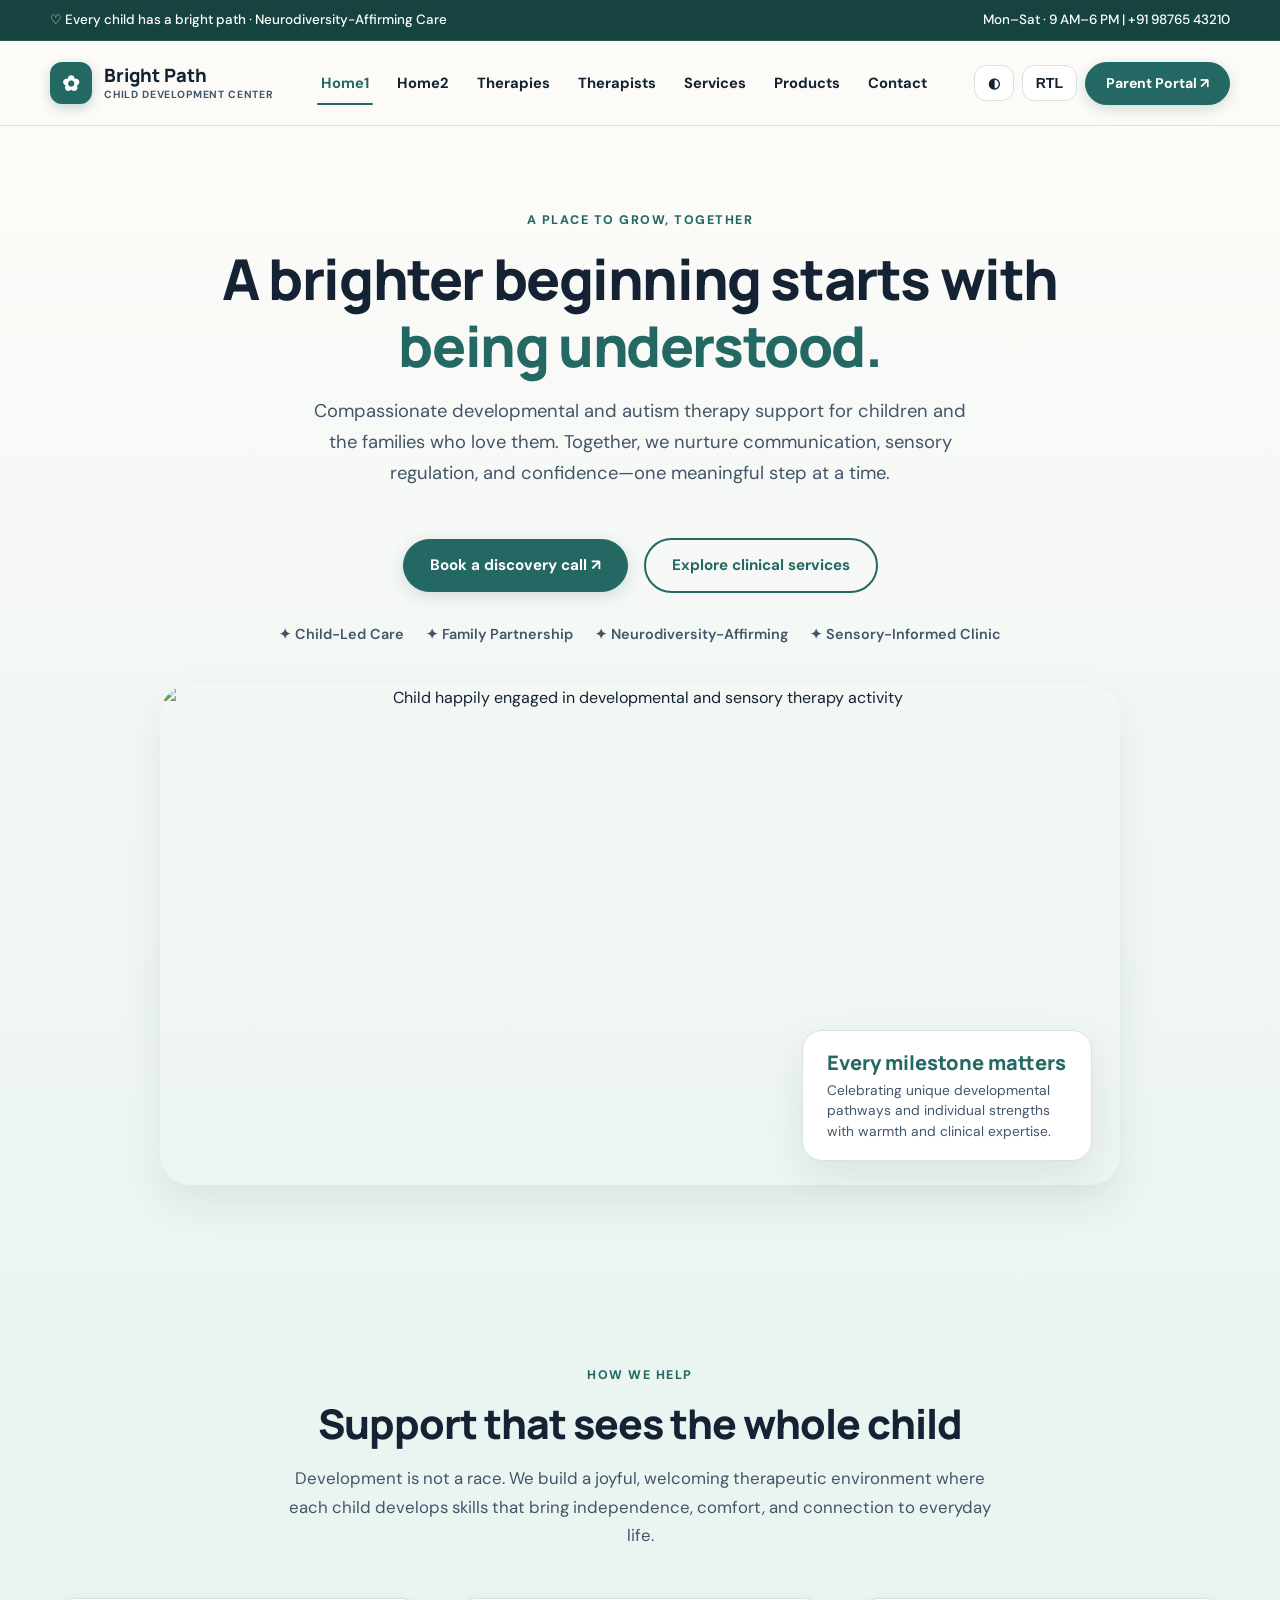
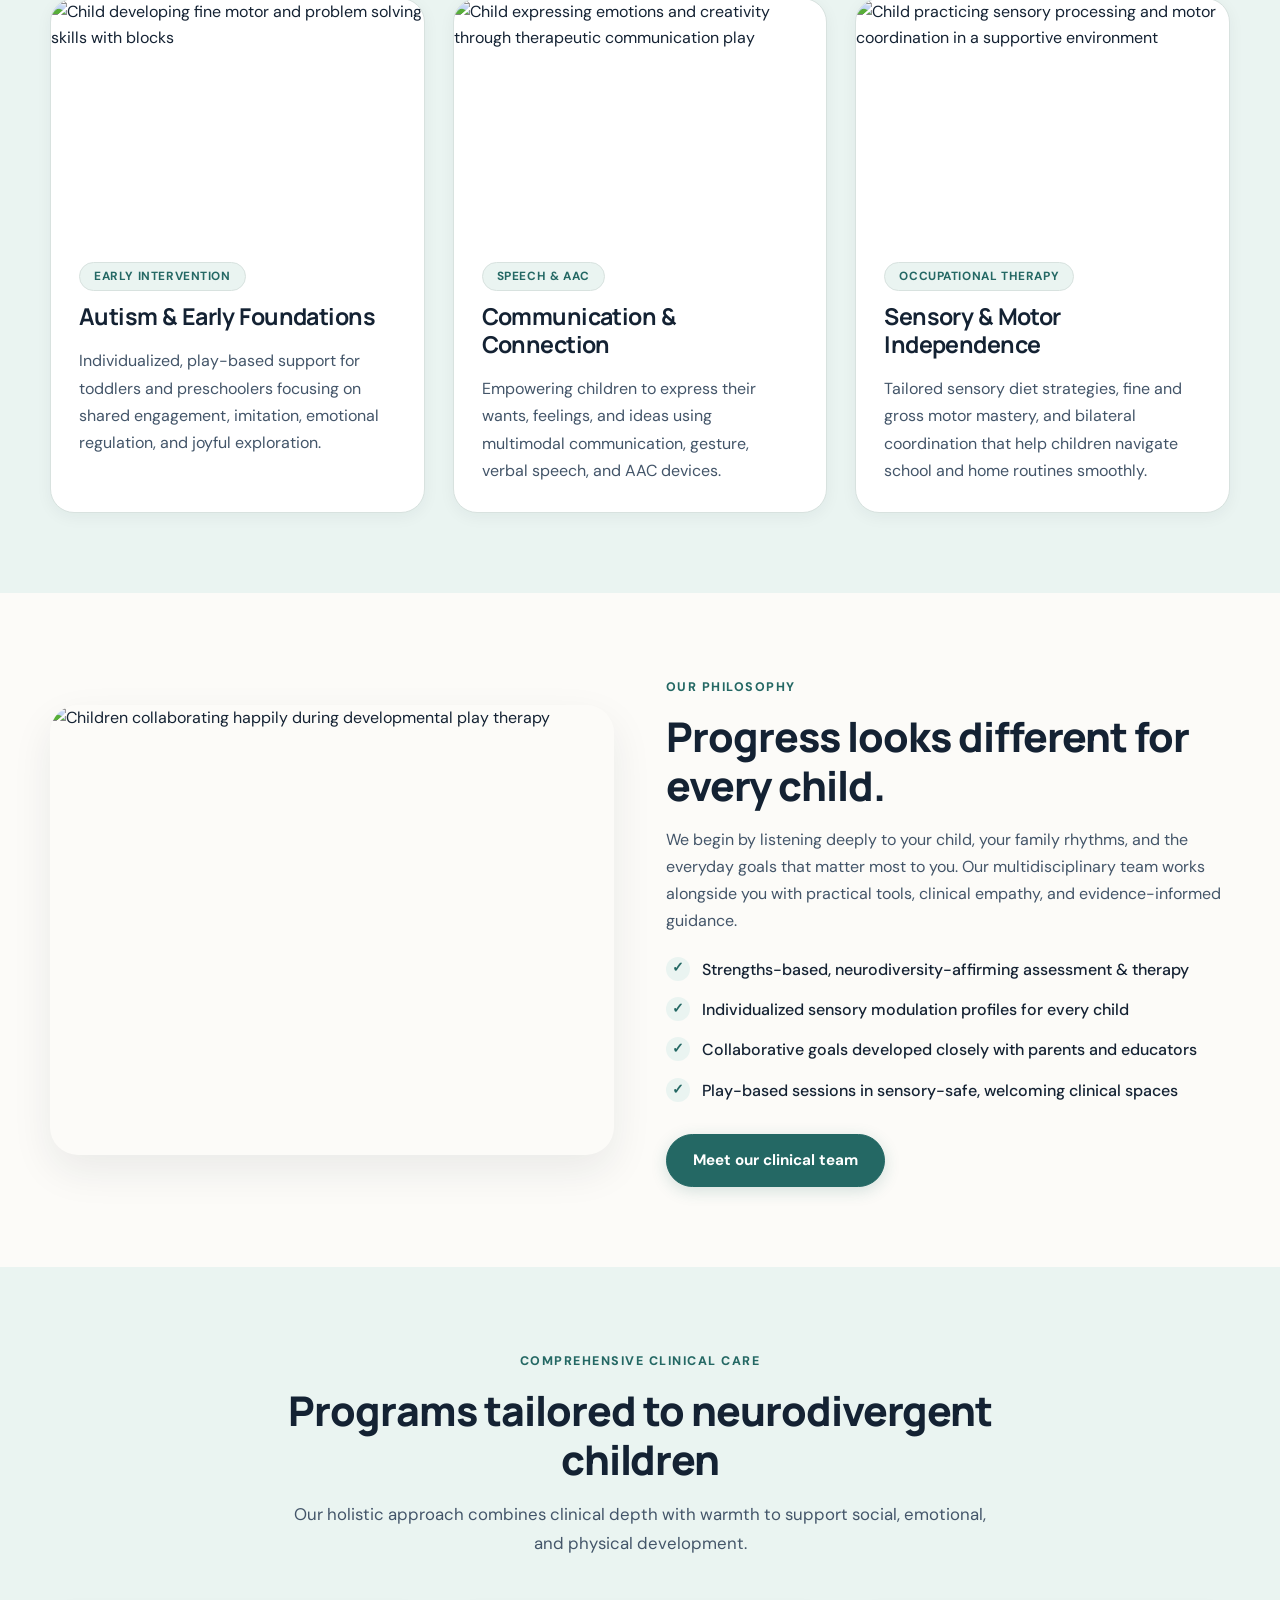
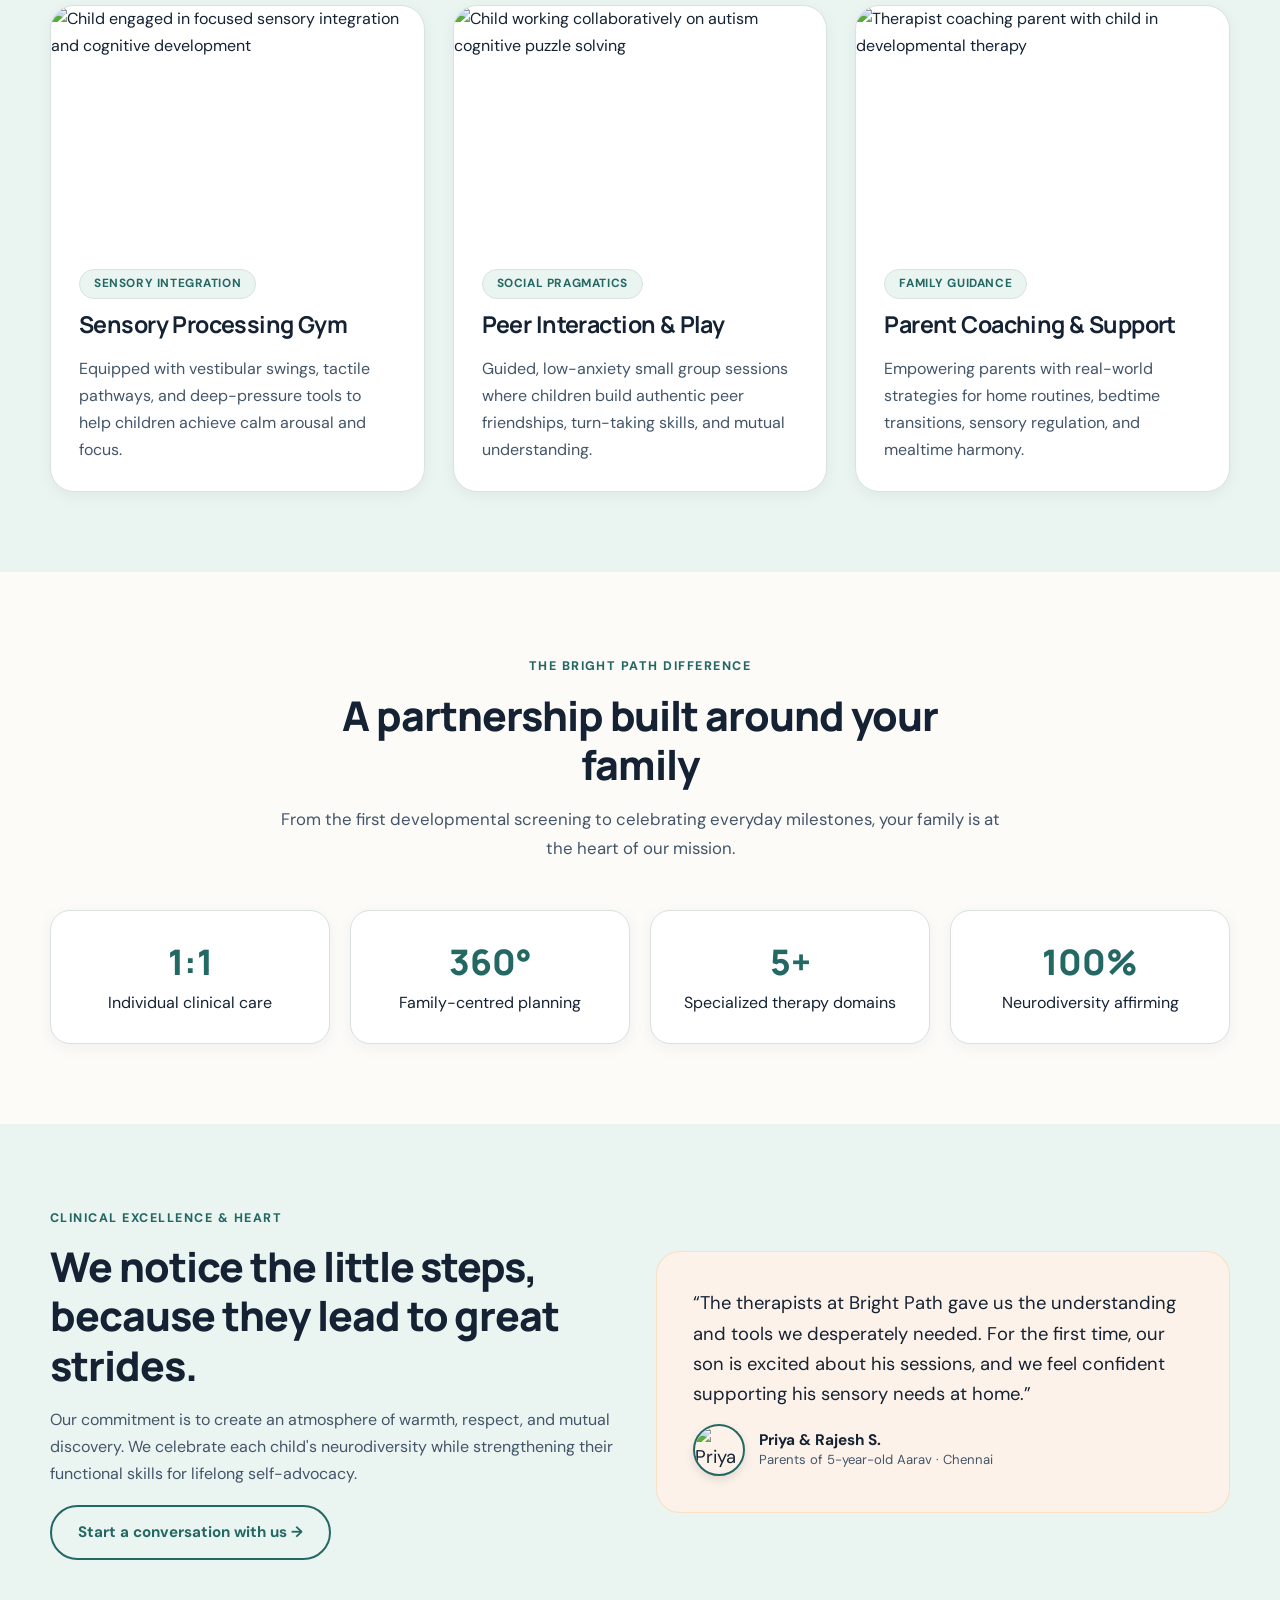
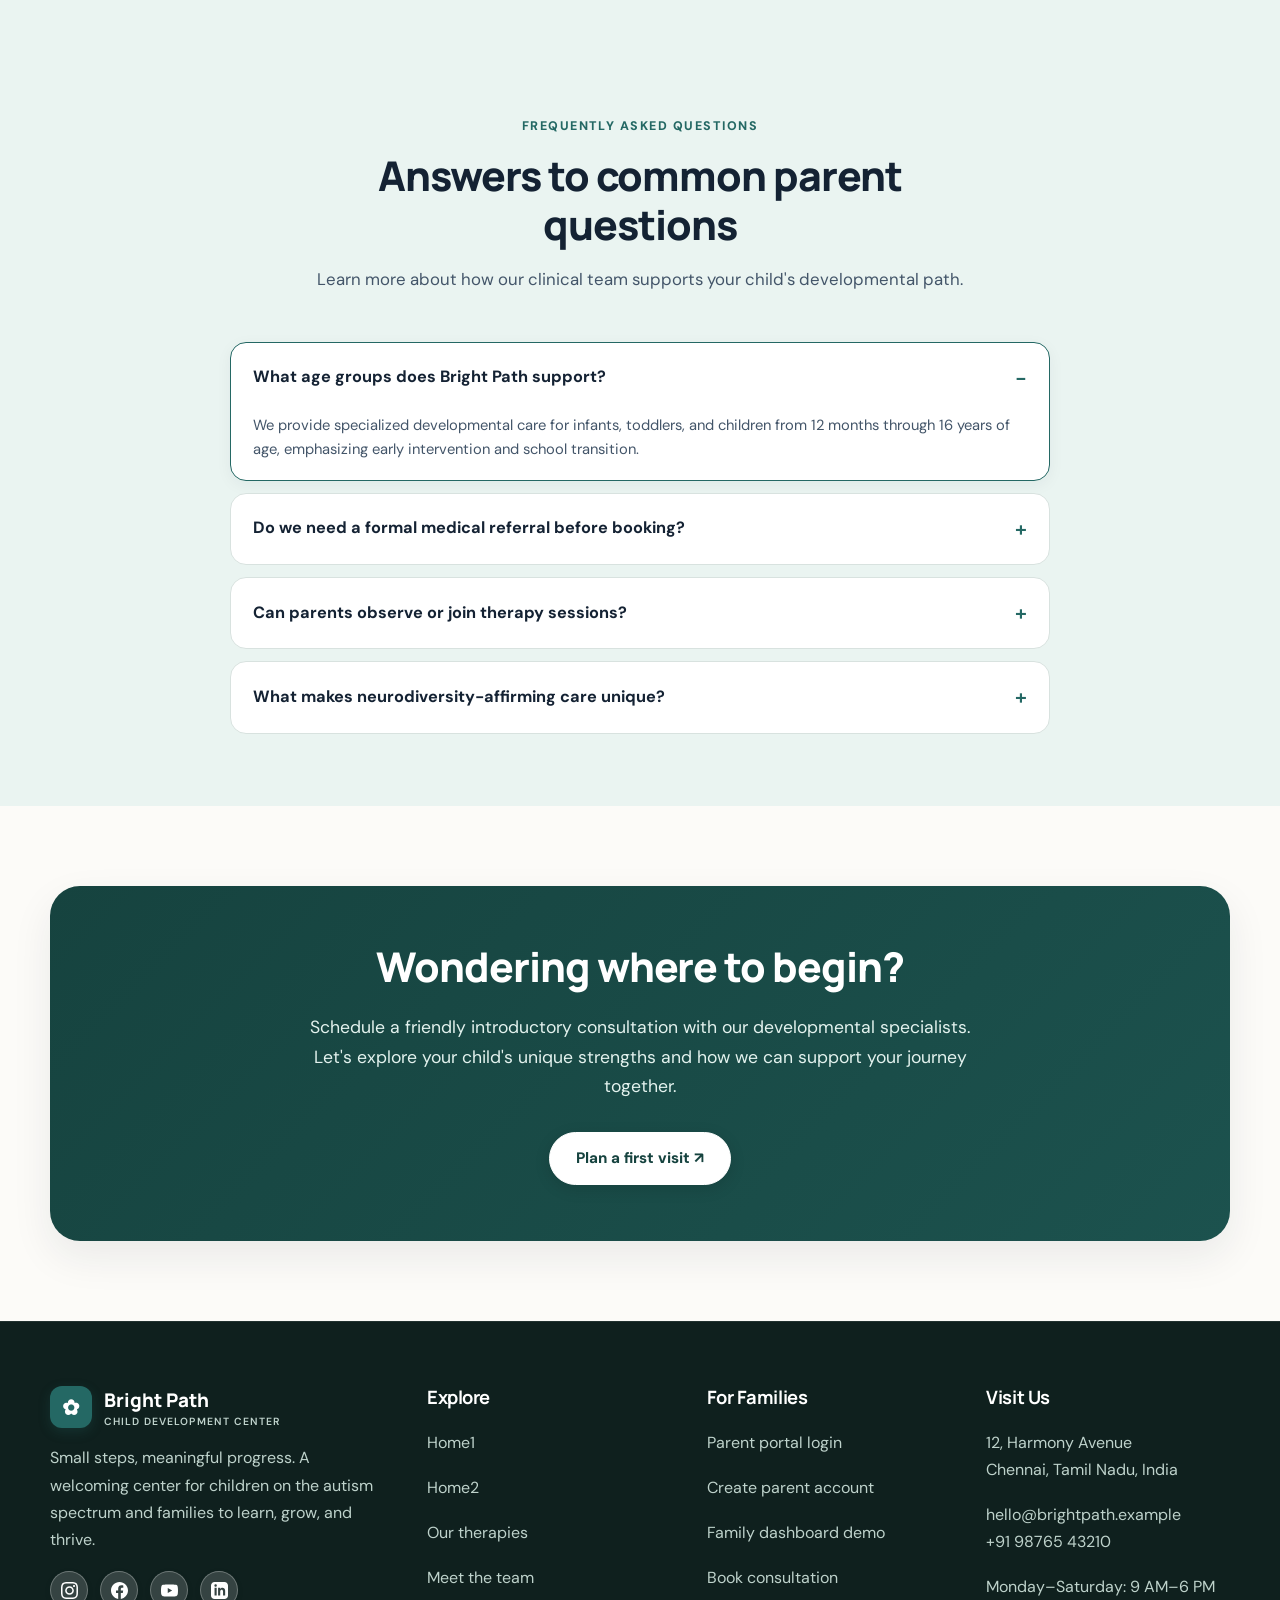
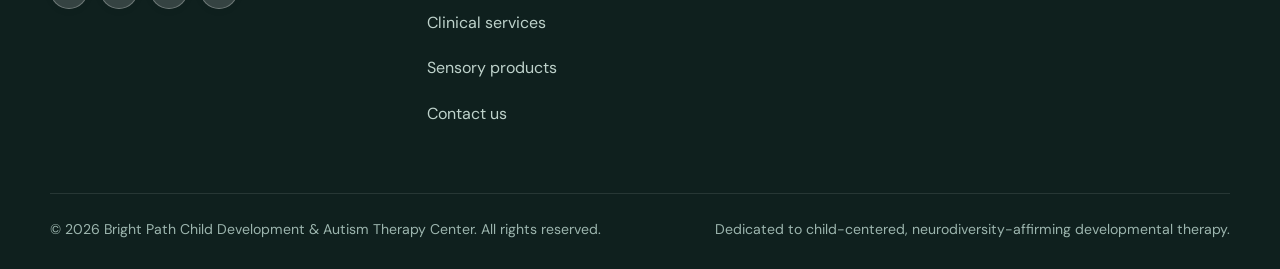
==== commit 976692ae: "Fix all 29 issues: Dashboard sidebar, Services page, nav action order, author photos, 768px centered" ====
--- a/index.html
+++ b/index.html
@@ -18,47 +18,50 @@
     </div>
   </div>
 
-  <!-- Header with Centered Nav Menu & Parent Login Button at Last -->
+  <!-- Header with Centered Nav Menu & Fixed Theme/RTL/Portal Order -->
   <header class="site-header">
     <div class="container nav-wrap">
       <a class="brand" href="index.html">
         <span class="brand-mark">✿</span>
-        <span>Bright Path<small>Child Development Center</small></span>
+        <span class="brand-text">
+          <b>Bright Path</b>
+          <small>Child Development Center</small>
+        </span>
       </a>
 
-      <!-- 1. Navbar menu options aligned to center -->
+      <!-- 1. Navbar menu options aligned to center (Services replaces Gallery) -->
       <nav class="nav-links">
         <a href="index.html" class="active">Home1</a>
         <a href="home2.html">Home2</a>
         <a href="therapies.html">Therapies</a>
         <a href="therapists.html">Therapists</a>
-        <a href="gallery.html">Gallery</a>
+        <a href="services.html">Services</a>
         <a href="products.html">Products</a>
         <a href="contact.html">Contact</a>
       </nav>
 
-      <!-- 3. Parent Login as button at last + Actions -->
+      <!-- 2. Keep Theme, RTL, then Portal button -->
       <div class="nav-actions">
+        <button class="icon-btn" data-theme-toggle aria-label="Toggle theme">◐</button>
+        <button class="icon-btn" data-rtl-toggle aria-label="Toggle RTL">RTL</button>
         <a href="login.html" class="btn-login">Parent Portal ↗</a>
-        <button class="icon-btn" data-rtl-toggle aria-label="Toggle RTL">RTL</button>
-        <button class="icon-btn" data-theme-toggle aria-label="Toggle theme">◐</button>
         <button class="menu-btn" aria-label="Toggle menu">☰</button>
       </div>
     </div>
   </header>
 
-  <!-- 10. Hero Section Contents Aligned to Center with Unique Child Development & Autism Photo -->
-  <section class="hero">
+  <!-- 6. Hero Section: Desktop Background Image with Centered Organic Atmosphere -->
+  <section class="hero hero-home1">
     <div class="container">
       <div class="hero-center-wrap">
         <span class="eyebrow">A place to grow, together</span>
         <h1>A brighter beginning starts with <span style="color:var(--brand)">being understood.</span></h1>
         <p class="hero-copy">Compassionate developmental and autism therapy support for children and the families who love them. Together, we nurture communication, sensory regulation, and confidence—one meaningful step at a time.</p>
         
-        <!-- 5. CTA buttons aligned properly to center -->
+        <!-- Centered CTA Buttons -->
         <div class="hero-buttons">
           <a class="btn" href="contact.html">Book a discovery call ↗</a>
-          <a class="btn secondary" href="therapies.html">Explore therapies</a>
+          <a class="btn secondary" href="services.html">Explore clinical services</a>
         </div>
 
         <div class="trust">
@@ -69,7 +72,7 @@
         </div>
       </div>
 
-      <!-- Centered Hero Visual (Child Development & Autism Photo) -->
+      <!-- Centered Hero Visual -->
       <div class="hero-visual-center">
         <img src="https://images.unsplash.com/photo-1503454537195-1dcabb73ffb9?auto=format&fit=crop&w=1200&q=85" alt="Child happily engaged in developmental and sensory therapy activity" onerror="this.onerror=null;this.src='https://images.unsplash.com/photo-1503454537195-1dcabb73ffb9?auto=format&fit=crop&w=800&q=80';">
         <div class="hero-float-badge">
@@ -80,7 +83,7 @@
     </div>
   </section>
 
-  <!-- 11. Avoid empty spaces: Section 2 - Core Child Development & Autism Therapies -->
+  <!-- Section 2: Core Child Development & Autism Therapies -->
   <section class="section soft">
     <div class="container">
       <div class="head">
@@ -139,7 +142,7 @@
     </div>
   </section>
 
-  <!-- 11. Section 4: Specialized Autism Care Programs (No empty space) -->
+  <!-- Section 4: Specialized Autism Care Programs -->
   <section class="section soft">
     <div class="container">
       <div class="head">
@@ -208,7 +211,7 @@
     </div>
   </section>
 
-  <!-- Section 6: Testimonials and Notes -->
+  <!-- 4. Section 6: Testimonial with Author Image -->
   <section class="section soft">
     <div class="container grid2">
       <div>
@@ -219,12 +222,61 @@
       </div>
       <div class="quote">
         “The therapists at Bright Path gave us the understanding and tools we desperately needed. For the first time, our son is excited about his sessions, and we feel confident supporting his sensory needs at home.”
-        <p style="margin-top:14px;font-weight:700;color:var(--ink)">— Priya & Rajesh S., Parents of 5-year-old Aarav</p>
-      </div>
-    </div>
-  </section>
-
-  <!-- 5. CTA Section: Centered & Properly Aligned -->
+        
+        <!-- 4. Author Image Added in Home 1 -->
+        <div class="testimonial-author-wrap">
+          <img src="https://images.unsplash.com/photo-1544717305-2782549b5136?auto=format&fit=crop&w=160&q=80" alt="Priya & Rajesh S." class="author-avatar" onerror="this.onerror=null;this.src='https://images.unsplash.com/photo-1503454537195-1dcabb73ffb9?auto=format&fit=crop&w=160&q=80';">
+          <div class="author-meta">
+            <b>Priya & Rajesh S.</b>
+            <span>Parents of 5-year-old Aarav · Chennai</span>
+          </div>
+        </div>
+      </div>
+    </div>
+  </section>
+
+  <!-- 15. FAQ Section -->
+  <section class="faq-section">
+    <div class="container">
+      <div class="head">
+        <span class="eyebrow">Frequently Asked Questions</span>
+        <h2>Answers to common parent questions</h2>
+        <p>Learn more about how our clinical team supports your child's developmental path.</p>
+      </div>
+
+      <div class="faq-grid">
+        <details class="faq-item" open>
+          <summary class="faq-question">What age groups does Bright Path support?</summary>
+          <div class="faq-answer">
+            We provide specialized developmental care for infants, toddlers, and children from 12 months through 16 years of age, emphasizing early intervention and school transition.
+          </div>
+        </details>
+
+        <details class="faq-item">
+          <summary class="faq-question">Do we need a formal medical referral before booking?</summary>
+          <div class="faq-answer">
+            No doctor referral is required to schedule an initial consultation or developmental screening. We welcome all families seeking guidance.
+          </div>
+        </details>
+
+        <details class="faq-item">
+          <summary class="faq-question">Can parents observe or join therapy sessions?</summary>
+          <div class="faq-answer">
+            Yes, caregiver participation is at the core of our philosophy. We actively coach parents so skills learned in the clinic flourish naturally at home.
+          </div>
+        </details>
+
+        <details class="faq-item">
+          <summary class="faq-question">What makes neurodiversity-affirming care unique?</summary>
+          <div class="faq-answer">
+            We honor your child's authentic identity, focusing on sensory comfort, emotional co-regulation, and functional communication without forcing masking or compliance.
+          </div>
+        </details>
+      </div>
+    </div>
+  </section>
+
+  <!-- Centered CTA Section -->
   <section class="section">
     <div class="container">
       <div class="cta">
@@ -267,7 +319,7 @@
           <p><a href="home2.html">Home2</a></p>
           <p><a href="therapies.html">Our therapies</a></p>
           <p><a href="therapists.html">Meet the team</a></p>
-          <p><a href="gallery.html">Therapy gallery</a></p>
+          <p><a href="services.html">Clinical services</a></p>
           <p><a href="products.html">Sensory products</a></p>
           <p><a href="contact.html">Contact us</a></p>
         </div>
--- a/assets/style.css
+++ b/assets/style.css
@@ -1659,3 +1659,802 @@
     width: 100%;
   }
 }
+
+
+/* ========================================================
+   ENHANCEMENTS & EXPLICIT REFINEMENTS (ISSUES 1 - 29)
+   ======================================================== */
+
+/* 10. Tag Length: Never full width, always fit-content */
+.card-tag,
+.badge,
+.status-pill,
+.hero-tag,
+.tag,
+.eyebrow {
+  display: inline-block !important;
+  width: fit-content !important;
+  max-width: max-content !important;
+  box-sizing: border-box !important;
+}
+
+.card-tag {
+  padding: 4px 14px !important;
+  border-radius: 999px !important;
+  font-size: 0.74rem !important;
+  font-weight: 700 !important;
+  letter-spacing: 0.05em !important;
+  text-transform: uppercase !important;
+  background: var(--mint) !important;
+  color: var(--brand) !important;
+  border: 1px solid var(--line) !important;
+}
+
+/* 19. Brand Logo & Name Proper Alignment */
+.brand {
+  display: inline-flex !important;
+  align-items: center !important;
+  gap: 12px !important;
+  text-decoration: none !important;
+}
+
+.brand-mark {
+  width: 42px !important;
+  height: 42px !important;
+  border-radius: 12px !important;
+  background: var(--brand) !important;
+  color: #ffffff !important;
+  display: inline-flex !important;
+  align-items: center !important;
+  justify-content: center !important;
+  font-size: 1.3rem !important;
+  box-shadow: 0 4px 12px rgba(36, 104, 100, 0.25) !important;
+  flex-shrink: 0 !important;
+}
+
+.brand-text {
+  display: flex !important;
+  flex-direction: column !important;
+  text-align: left !important;
+  line-height: 1.15 !important;
+}
+
+.brand-text b {
+  font-family: 'Manrope', sans-serif !important;
+  font-size: 1.15rem !important;
+  font-weight: 800 !important;
+  color: var(--ink) !important;
+}
+
+.brand-text small {
+  font-family: 'DM Sans', sans-serif !important;
+  font-size: 0.65rem !important;
+  font-weight: 700 !important;
+  letter-spacing: 0.08em !important;
+  text-transform: uppercase !important;
+  color: var(--muted) !important;
+  margin-top: 2px !important;
+}
+
+/* In Auth Pages: Center brand logo & text */
+.auth-brand-center {
+  display: flex !important;
+  flex-direction: column !important;
+  align-items: center !important;
+  text-align: center !important;
+  margin-bottom: 24px !important;
+  gap: 8px !important;
+}
+
+.auth-brand-center .brand-mark {
+  margin: 0 auto 4px !important;
+}
+
+.auth-brand-center .brand-text {
+  align-items: center !important;
+  text-align: center !important;
+}
+
+/* 2 & 29. Nav Actions Order & Mobile Stability */
+.nav-actions {
+  display: flex !important;
+  align-items: center !important;
+  gap: 8px !important;
+  flex-shrink: 0 !important;
+}
+
+.btn-login {
+  order: 3 !important; /* Theme=1, RTL=2, Portal=3, Menu=4 */
+}
+
+.nav-actions [data-theme-toggle] {
+  order: 1 !important;
+}
+
+.nav-actions [data-rtl-toggle] {
+  order: 2 !important;
+}
+
+.nav-actions .menu-btn {
+  order: 4 !important;
+}
+
+/* 14. Social Media Buttons Visibility in Light Theme */
+.socials a,
+.social-links a {
+  display: inline-flex !important;
+  align-items: center !important;
+  justify-content: center !important;
+  width: 38px !important;
+  height: 38px !important;
+  border-radius: 50% !important;
+  color: #142233 !important;
+  background: #eaf1ef !important;
+  border: 1px solid #c2d6d1 !important;
+  box-shadow: 0 2px 8px rgba(0,0,0,0.04) !important;
+  transition: all 0.2s ease !important;
+}
+
+.socials a svg,
+.social-links a svg {
+  width: 17px !important;
+  height: 17px !important;
+  fill: #142233 !important;
+}
+
+.socials a:hover,
+.social-links a:hover {
+  background: var(--brand) !important;
+  border-color: var(--brand) !important;
+  color: #ffffff !important;
+  transform: translateY(-2px) !important;
+}
+
+.socials a:hover svg,
+.social-links a:hover svg {
+  fill: #ffffff !important;
+}
+
+[data-theme="dark"] .socials a,
+[data-theme="dark"] .social-links a {
+  color: #f4f8f7 !important;
+  background: #1c3632 !important;
+  border-color: #2e534d !important;
+}
+
+[data-theme="dark"] .socials a svg,
+[data-theme="dark"] .social-links a svg {
+  fill: #f4f8f7 !important;
+}
+
+.footer .socials a {
+  color: #ffffff !important;
+  background: rgba(255, 255, 255, 0.16) !important;
+  border: 1px solid rgba(255, 255, 255, 0.28) !important;
+}
+
+.footer .socials a svg {
+  fill: #ffffff !important;
+}
+
+.footer .socials a:hover {
+  background: var(--brand) !important;
+  border-color: var(--brand) !important;
+}
+
+/* 5. Back to Top Button */
+.back-to-top {
+  position: fixed;
+  bottom: 24px;
+  right: 24px;
+  width: 46px;
+  height: 46px;
+  border-radius: 50%;
+  background: var(--brand);
+  color: var(--btn-text);
+  border: 1px solid var(--brand);
+  box-shadow: 0 6px 20px rgba(36, 104, 100, 0.35);
+  display: flex;
+  align-items: center;
+  justify-content: center;
+  font-size: 1.25rem;
+  font-weight: 800;
+  cursor: pointer;
+  z-index: 990;
+  opacity: 0;
+  visibility: hidden;
+  transform: translateY(16px);
+  transition: opacity 0.25s ease, transform 0.25s ease, background 0.2s ease;
+}
+
+.back-to-top.visible {
+  opacity: 1;
+  visibility: visible;
+  transform: translateY(0);
+}
+
+.back-to-top:hover {
+  background: var(--brand-hover);
+  transform: translateY(-3px);
+  box-shadow: 0 8px 26px rgba(36, 104, 100, 0.45);
+}
+
+/* 4 & 7. Author Image in Testimonial Sections */
+.testimonial-author-wrap {
+  display: flex !important;
+  align-items: center !important;
+  gap: 14px !important;
+  margin-top: 14px !important;
+}
+
+.author-avatar {
+  width: 52px !important;
+  height: 52px !important;
+  border-radius: 50% !important;
+  object-fit: cover !important;
+  border: 2px solid var(--brand) !important;
+  flex-shrink: 0 !important;
+  box-shadow: 0 4px 10px rgba(0,0,0,0.1) !important;
+}
+
+.author-meta {
+  display: flex;
+  flex-direction: column;
+  line-height: 1.35;
+}
+
+.author-meta b {
+  font-size: 0.96rem;
+  color: var(--ink);
+}
+
+.author-meta span {
+  font-size: 0.82rem;
+  color: var(--muted);
+}
+
+/* 6. Desktop Hero Background Images & Difference in Home 1 vs Home 2 */
+@media (min-width: 993px) {
+  /* Home 1 Hero: Centered Warm Organic Pediatric Atmosphere */
+  .hero-home1 {
+    background: linear-gradient(180deg, rgba(252, 251, 248, 0.90) 0%, rgba(234, 244, 241, 0.95) 100%),
+                url('https://images.unsplash.com/photo-1503454537195-1dcabb73ffb9?auto=format&fit=crop&w=1920&q=85') center/cover no-repeat !important;
+    padding: 84px 0 96px !important;
+  }
+  
+  [data-theme="dark"] .hero-home1 {
+    background: linear-gradient(180deg, rgba(14, 26, 24, 0.90) 0%, rgba(22, 40, 37, 0.95) 100%),
+                url('https://images.unsplash.com/photo-1503454537195-1dcabb73ffb9?auto=format&fit=crop&w=1920&q=85') center/cover no-repeat !important;
+  }
+
+  /* Home 2 Hero: Asymmetric Modern Multi-Column Clinical Focus */
+  .hero-home2 {
+    background: linear-gradient(135deg, rgba(234, 244, 241, 0.92) 0%, rgba(253, 242, 233, 0.88) 100%),
+                url('https://images.unsplash.com/photo-1502086223501-7ea6ecd79368?auto=format&fit=crop&w=1920&q=85') center/cover no-repeat !important;
+    padding: 76px 0 88px !important;
+    text-align: left !important;
+  }
+
+  [data-theme="dark"] .hero-home2 {
+    background: linear-gradient(135deg, rgba(21, 45, 41, 0.92) 0%, rgba(54, 40, 30, 0.88) 100%),
+                url('https://images.unsplash.com/photo-1502086223501-7ea6ecd79368?auto=format&fit=crop&w=1920&q=85') center/cover no-repeat !important;
+  }
+
+  .hero-home2 .home2-hero-grid {
+    display: grid !important;
+    grid-template-columns: 1.15fr 0.85fr !important;
+    gap: 48px !important;
+    align-items: center !important;
+  }
+
+  .hero-home2 .home2-hero-left {
+    text-align: left !important;
+  }
+
+  .hero-home2 .hero-buttons {
+    justify-content: flex-start !important;
+    margin: 22px 0 28px !important;
+  }
+
+  /* Subpages Heroes: Desktop Background Images */
+  .page-hero-therapies {
+    background: linear-gradient(135deg, rgba(252, 251, 248, 0.92) 0%, rgba(234, 244, 241, 0.88) 100%),
+                url('https://images.unsplash.com/photo-1576765608535-5f04d1e3f289?auto=format&fit=crop&w=1920&q=80') center/cover no-repeat !important;
+  }
+
+  .page-hero-therapists {
+    background: linear-gradient(135deg, rgba(252, 251, 248, 0.92) 0%, rgba(234, 244, 241, 0.88) 100%),
+                url('https://images.unsplash.com/photo-1516627145497-ae6968895b74?auto=format&fit=crop&w=1920&q=80') center/cover no-repeat !important;
+  }
+
+  .page-hero-services {
+    background: linear-gradient(135deg, rgba(252, 251, 248, 0.92) 0%, rgba(234, 244, 241, 0.88) 100%),
+                url('https://images.unsplash.com/photo-1596464716127-f2a82984de30?auto=format&fit=crop&w=1920&q=80') center/cover no-repeat !important;
+  }
+
+  .page-hero-products {
+    background: linear-gradient(135deg, rgba(252, 251, 248, 0.92) 0%, rgba(253, 242, 233, 0.88) 100%),
+                url('https://images.unsplash.com/photo-1515488042361-ee00e0ddd4e4?auto=format&fit=crop&w=1920&q=80') center/cover no-repeat !important;
+  }
+
+  .page-hero-contact {
+    background: linear-gradient(135deg, rgba(252, 251, 248, 0.92) 0%, rgba(234, 244, 241, 0.88) 100%),
+                url('https://images.unsplash.com/photo-1544717305-2782549b5136?auto=format&fit=crop&w=1920&q=80') center/cover no-repeat !important;
+  }
+
+  [data-theme="dark"] .page-hero-therapies,
+  [data-theme="dark"] .page-hero-therapists,
+  [data-theme="dark"] .page-hero-services,
+  [data-theme="dark"] .page-hero-products,
+  [data-theme="dark"] .page-hero-contact {
+    background-color: var(--surface) !important;
+  }
+}
+
+/* 11 & 12. Reduced Text Size in Pillars and Sensory Cards */
+.pillar-card,
+.ability-card,
+.feature-box,
+.sensory-feature-card {
+  padding: 22px 18px !important;
+  border-radius: 18px !important;
+  text-align: center !important;
+  transition: transform 0.2s ease, box-shadow 0.2s ease !important;
+}
+
+.pillar-card:hover,
+.ability-card:hover,
+.feature-box:hover,
+.sensory-feature-card:hover {
+  transform: translateY(-3px) !important;
+  box-shadow: var(--shadow) !important;
+}
+
+.pillar-card h3,
+.ability-card h3,
+.feature-box h3,
+.sensory-feature-card h3 {
+  font-size: 1.05rem !important;
+  font-weight: 700 !important;
+  margin: 8px 0 6px !important;
+  color: var(--ink) !important;
+}
+
+.pillar-card p,
+.ability-card p,
+.feature-box p,
+.sensory-feature-card p {
+  font-size: 0.82rem !important;
+  line-height: 1.45 !important;
+  color: var(--muted) !important;
+  margin: 0 !important;
+}
+
+/* 21, 22, 25, 27. Centering the Last Card in 768px (Tablet View) */
+@media (min-width: 601px) and (max-width: 840px) {
+  .grid3 {
+    grid-template-columns: repeat(2, 1fr) !important;
+    gap: 20px !important;
+  }
+
+  .grid3 > :last-child:nth-child(odd) {
+    grid-column: 1 / -1 !important;
+    width: 80% !important;
+    max-width: 440px !important;
+    margin-left: auto !important;
+    margin-right: auto !important;
+  }
+
+  /* 23 & 24. 4-card grids in 768px */
+  .grid4,
+  .pillars-grid,
+  .sensory-features-grid {
+    grid-template-columns: repeat(2, 1fr) !important;
+    gap: 16px !important;
+  }
+}
+
+/* Mobile Layout for 4-Card and 3-Card Grids (< 600px) */
+@media (max-width: 600px) {
+  .grid3,
+  .grid4,
+  .pillars-grid,
+  .sensory-features-grid {
+    grid-template-columns: 1fr !important;
+    gap: 14px !important;
+  }
+
+  .grid3 > :last-child:nth-child(odd) {
+    grid-column: auto !important;
+    width: 100% !important;
+    max-width: 100% !important;
+    margin-left: 0 !important;
+    margin-right: 0 !important;
+  }
+}
+
+/* 20. Navbar at 1024px & Mobile Breakpoints */
+@media (max-width: 1024px) {
+  .nav-links {
+    position: fixed !important;
+    top: 74px !important;
+    left: 0 !important;
+    right: 0 !important;
+    bottom: 0 !important;
+    background: var(--surface) !important;
+    flex-direction: column !important;
+    padding: 28px 24px !important;
+    gap: 14px !important;
+    align-items: flex-start !important;
+    border-top: 1px solid var(--line) !important;
+    transform: translateY(-120%) !important;
+    opacity: 0 !important;
+    pointer-events: none !important;
+    transition: transform 0.28s ease, opacity 0.28s ease !important;
+    z-index: 999 !important;
+    box-shadow: 0 16px 36px rgba(0,0,0,0.15) !important;
+    overflow-y: auto !important;
+  }
+
+  .nav-links.open {
+    transform: translateY(0) !important;
+    opacity: 1 !important;
+    pointer-events: auto !important;
+  }
+
+  .nav-links a {
+    font-size: 1.05rem !important;
+    padding: 10px 0 !important;
+    width: 100% !important;
+    border-bottom: 1px solid var(--line) !important;
+  }
+
+  .menu-btn {
+    display: inline-flex !important;
+  }
+
+  .nav-wrap {
+    height: 74px !important;
+  }
+}
+
+@media (max-width: 480px) {
+  .topbar {
+    font-size: 0.76rem !important;
+    padding: 6px 0 !important;
+  }
+
+  .btn-login {
+    padding: 7px 12px !important;
+    font-size: 0.78rem !important;
+  }
+
+  .icon-btn, .menu-btn {
+    padding: 7px 10px !important;
+    font-size: 0.8rem !important;
+  }
+
+  .brand-mark {
+    width: 36px !important;
+    height: 36px !important;
+    font-size: 1.15rem !important;
+  }
+
+  .brand-text b {
+    font-size: 1rem !important;
+  }
+}
+
+/* 8. Therapies Care Pathway Section Alignment */
+.care-pathway-wrap {
+  display: flex;
+  flex-direction: column;
+  gap: 14px;
+}
+
+.pathway-step-card {
+  display: flex !important;
+  gap: 16px !important;
+  align-items: flex-start !important;
+  padding: 18px 20px !important;
+  background: var(--surface) !important;
+  border: 1px solid var(--line) !important;
+  border-radius: 16px !important;
+  box-shadow: var(--shadow-sm) !important;
+  transition: transform 0.2s ease, border-color 0.2s ease !important;
+}
+
+.pathway-step-card:hover {
+  transform: translateY(-2px) !important;
+  border-color: var(--brand) !important;
+}
+
+.pathway-num {
+  width: 34px !important;
+  height: 34px !important;
+  border-radius: 50% !important;
+  background: var(--brand) !important;
+  color: var(--btn-text) !important;
+  font-weight: 800 !important;
+  font-size: 0.95rem !important;
+  display: inline-flex !important;
+  align-items: center !important;
+  justify-content: center !important;
+  flex-shrink: 0 !important;
+}
+
+.pathway-step-body h4 {
+  margin: 0 0 4px !important;
+  font-size: 1rem !important;
+  color: var(--ink) !important;
+}
+
+.pathway-step-body p {
+  margin: 0 !important;
+  font-size: 0.85rem !important;
+  line-height: 1.55 !important;
+  color: var(--muted) !important;
+}
+
+/* 26. Contact Page Mobile Accessibility Box Alignment */
+.access-box {
+  display: flex !important;
+  align-items: flex-start !important;
+  gap: 14px !important;
+  padding: 18px !important;
+  background: var(--surface) !important;
+  border: 1px solid var(--line) !important;
+  border-radius: 16px !important;
+  text-align: left !important;
+}
+
+.access-icon {
+  font-size: 1.4rem !important;
+  line-height: 1 !important;
+  flex-shrink: 0 !important;
+  color: var(--brand) !important;
+}
+
+.access-box-content b {
+  display: block !important;
+  margin-bottom: 4px !important;
+  color: var(--ink) !important;
+  font-size: 0.92rem !important;
+}
+
+.access-box-content p {
+  margin: 0 !important;
+  font-size: 0.85rem !important;
+  line-height: 1.5 !important;
+  color: var(--muted) !important;
+}
+
+/* 15. FAQ Accordion Section */
+.faq-section {
+  padding: 72px 0 !important;
+  background: var(--mint) !important;
+}
+
+.faq-grid {
+  max-width: 820px !important;
+  margin: 32px auto 0 !important;
+  display: flex !important;
+  flex-direction: column !important;
+  gap: 12px !important;
+}
+
+.faq-item {
+  background: var(--surface) !important;
+  border: 1px solid var(--line) !important;
+  border-radius: 16px !important;
+  overflow: hidden !important;
+  transition: border-color 0.2s ease, box-shadow 0.2s ease !important;
+}
+
+.faq-item[open] {
+  border-color: var(--brand) !important;
+  box-shadow: var(--shadow-sm) !important;
+}
+
+.faq-question {
+  display: flex !important;
+  justify-content: space-between !important;
+  align-items: center !important;
+  padding: 18px 22px !important;
+  font-size: 1.02rem !important;
+  font-weight: 700 !important;
+  color: var(--ink) !important;
+  cursor: pointer !important;
+  list-style: none !important;
+  user-select: none !important;
+}
+
+.faq-question::-webkit-details-marker {
+  display: none !important;
+}
+
+.faq-question::after {
+  content: '+' !important;
+  font-size: 1.3rem !important;
+  font-weight: 600 !important;
+  color: var(--brand) !important;
+  transition: transform 0.2s ease !important;
+}
+
+.faq-item[open] .faq-question::after {
+  content: '−' !important;
+}
+
+.faq-answer {
+  padding: 0 22px 18px !important;
+  color: var(--muted) !important;
+  line-height: 1.65 !important;
+  font-size: 0.92rem !important;
+}
+
+/* 16, 18. Password Field with Eye Icon & Forgot Link */
+.password-field-wrap {
+  position: relative !important;
+  display: flex !important;
+  align-items: center !important;
+  width: 100% !important;
+}
+
+.password-field-wrap input {
+  width: 100% !important;
+  padding-right: 44px !important;
+}
+
+.password-toggle-btn {
+  position: absolute !important;
+  right: 12px !important;
+  background: none !important;
+  border: none !important;
+  cursor: pointer !important;
+  color: var(--muted) !important;
+  padding: 4px !important;
+  display: flex !important;
+  align-items: center !important;
+  justify-content: center !important;
+  transition: color 0.2s ease !important;
+}
+
+.password-toggle-btn:hover {
+  color: var(--brand) !important;
+}
+
+.form-row-between {
+  display: flex !important;
+  align-items: center !important;
+  justify-content: space-between !important;
+  gap: 12px !important;
+  margin: 12px 0 16px !important;
+  font-size: 0.88rem !important;
+}
+
+.forgot-link {
+  color: var(--brand) !important;
+  font-weight: 600 !important;
+  text-decoration: underline !important;
+}
+
+.forgot-link:hover {
+  color: var(--brand-hover) !important;
+}
+
+/* 1. Professional Dashboard Page Layout with Sidebar */
+.dash-wrapper {
+  display: flex !important;
+  min-height: calc(100vh - 84px) !important;
+  background: var(--bg) !important;
+}
+
+.dash-sidebar {
+  width: 270px !important;
+  background: var(--surface) !important;
+  border-right: 1px solid var(--line) !important;
+  padding: 24px 18px !important;
+  flex-shrink: 0 !important;
+  display: flex !important;
+  flex-direction: column !important;
+  gap: 20px !important;
+  position: sticky !important;
+  top: 84px !important;
+  height: calc(100vh - 84px) !important;
+  overflow-y: auto !important;
+}
+
+.dash-child-card {
+  display: flex !important;
+  align-items: center !important;
+  gap: 12px !important;
+  padding: 12px !important;
+  background: var(--mint) !important;
+  border: 1px solid var(--line) !important;
+  border-radius: 14px !important;
+}
+
+.dash-child-avatar {
+  width: 44px !important;
+  height: 44px !important;
+  border-radius: 50% !important;
+  object-fit: cover !important;
+  border: 2px solid var(--brand) !important;
+}
+
+.dash-child-meta b {
+  display: block !important;
+  font-size: 0.92rem !important;
+  color: var(--ink) !important;
+}
+
+.dash-child-meta span {
+  font-size: 0.76rem !important;
+  color: var(--muted) !important;
+}
+
+.dash-nav {
+  display: flex !important;
+  flex-direction: column !important;
+  gap: 4px !important;
+  list-style: none !important;
+  padding: 0 !important;
+  margin: 0 !important;
+}
+
+.dash-nav-item a {
+  display: flex !important;
+  align-items: center !important;
+  gap: 12px !important;
+  padding: 10px 14px !important;
+  border-radius: 10px !important;
+  font-size: 0.9rem !important;
+  font-weight: 600 !important;
+  color: var(--muted) !important;
+  transition: all 0.2s ease !important;
+}
+
+.dash-nav-item a:hover,
+.dash-nav-item a.active {
+  background: var(--mint) !important;
+  color: var(--brand) !important;
+  font-weight: 700 !important;
+}
+
+.dash-content {
+  flex: 1 !important;
+  padding: 32px 36px !important;
+  overflow-y: auto !important;
+}
+
+@media (max-width: 900px) {
+  .dash-wrapper {
+    flex-direction: column !important;
+  }
+
+  .dash-sidebar {
+    width: 100% !important;
+    height: auto !important;
+    position: static !important;
+    border-right: none !important;
+    border-bottom: 1px solid var(--line) !important;
+    padding: 16px 20px !important;
+    gap: 12px !important;
+  }
+
+  .dash-nav {
+    flex-direction: row !important;
+    overflow-x: auto !important;
+    padding-bottom: 4px !important;
+  }
+
+  .dash-nav-item a {
+    white-space: nowrap !important;
+    padding: 8px 12px !important;
+    font-size: 0.84rem !important;
+  }
+
+  .dash-content {
+    padding: 24px 18px !important;
+  }
+}
